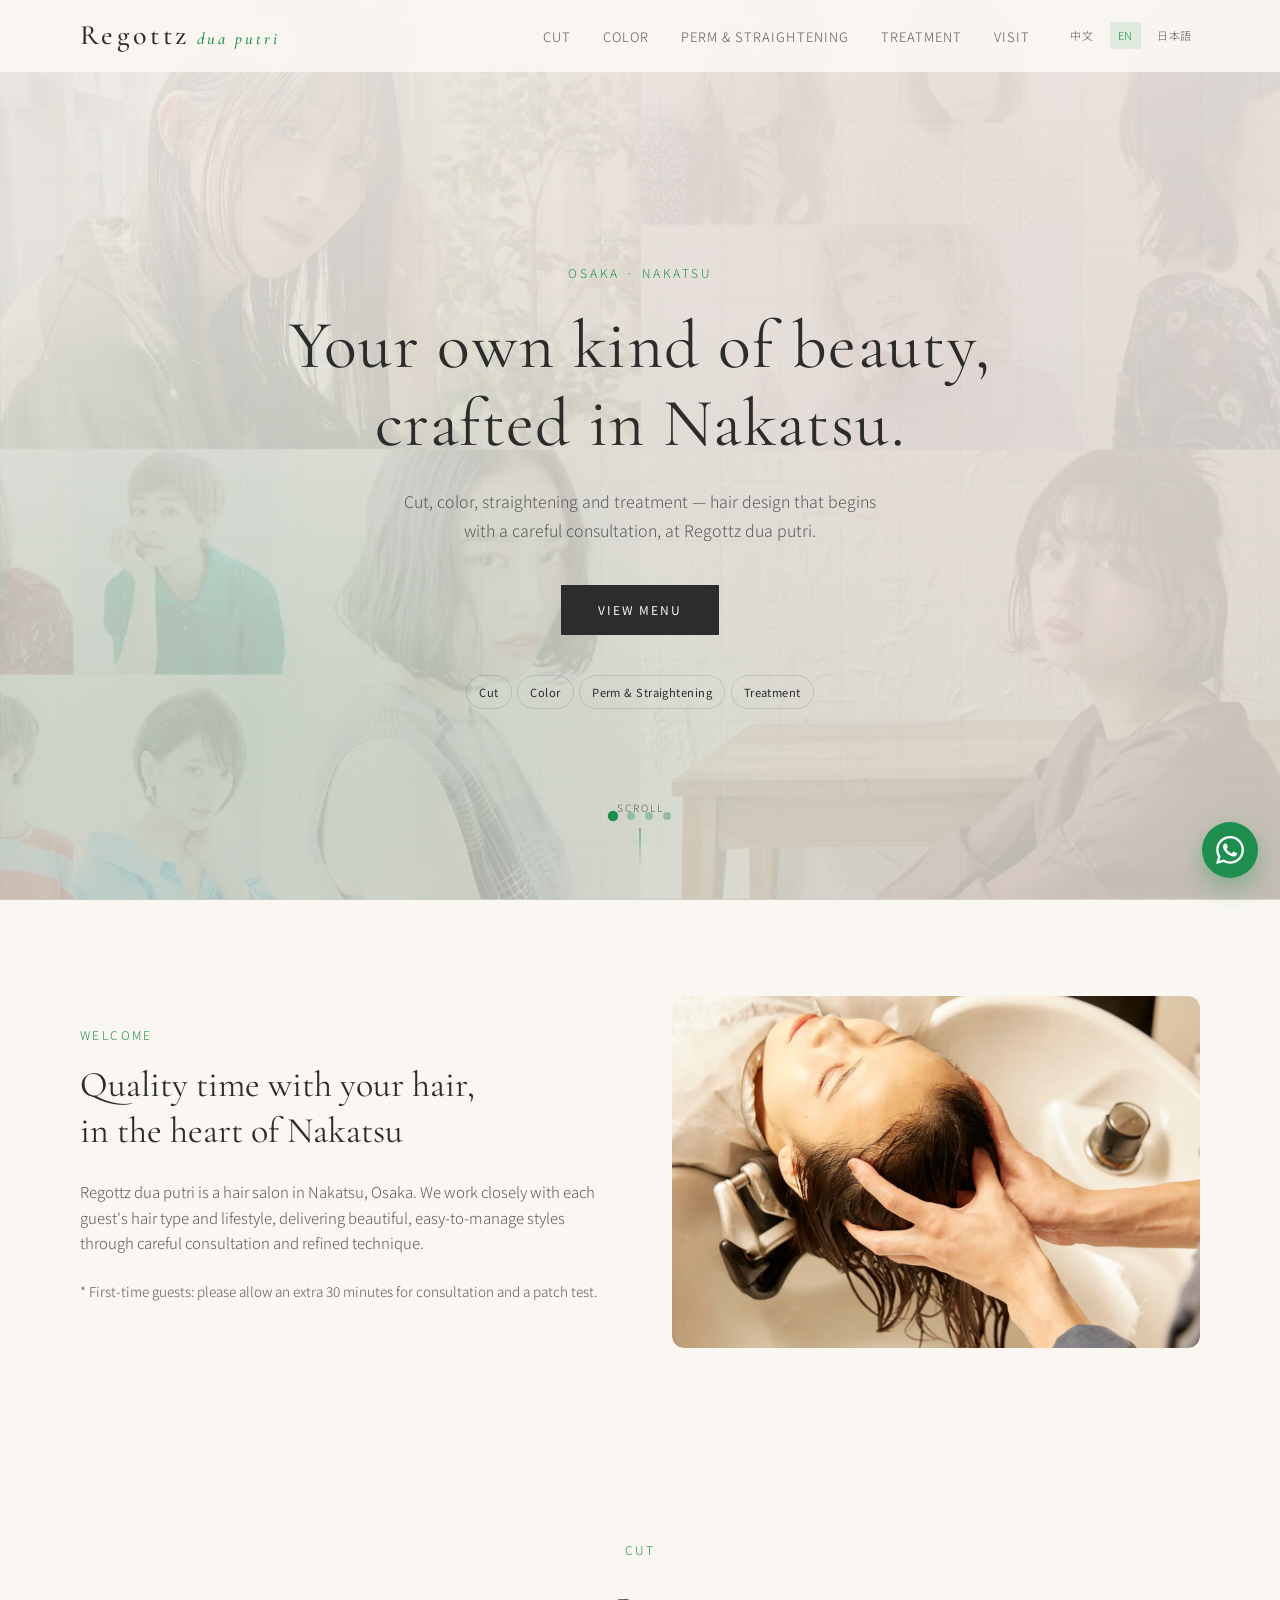
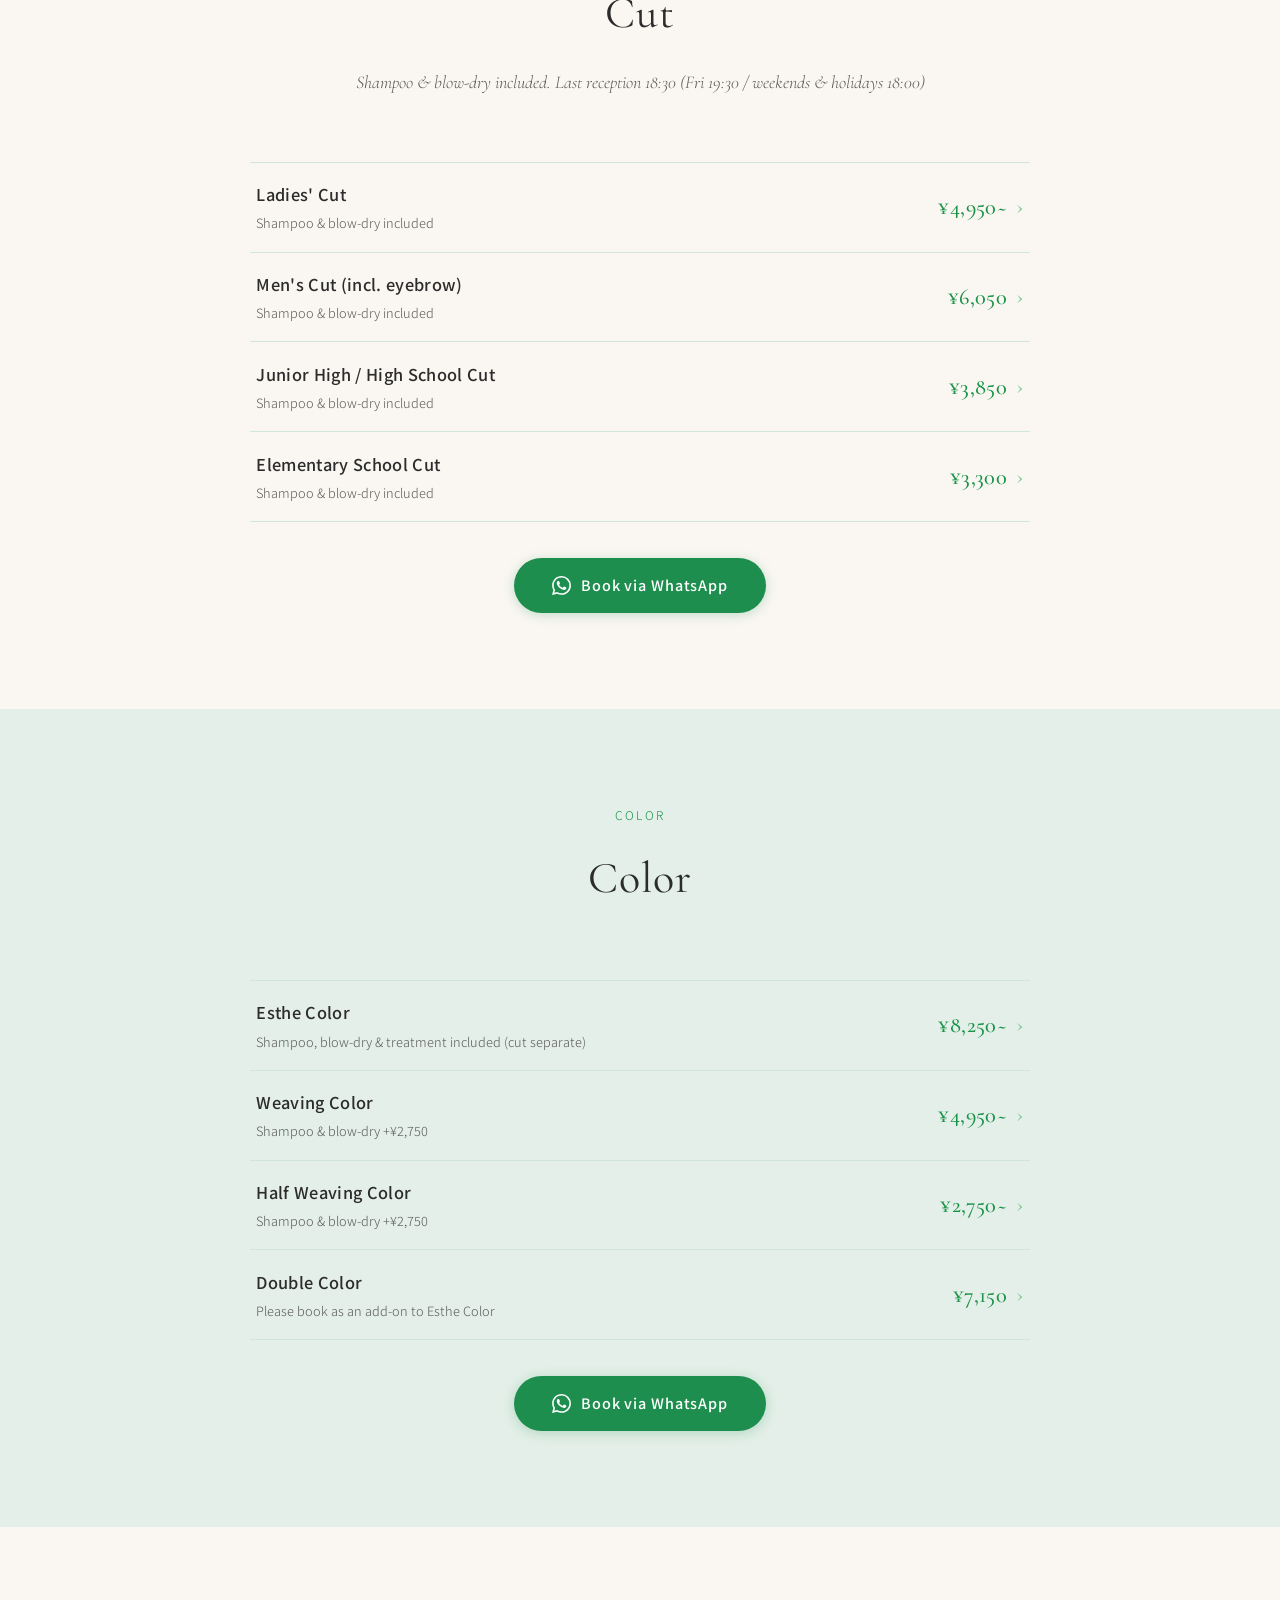
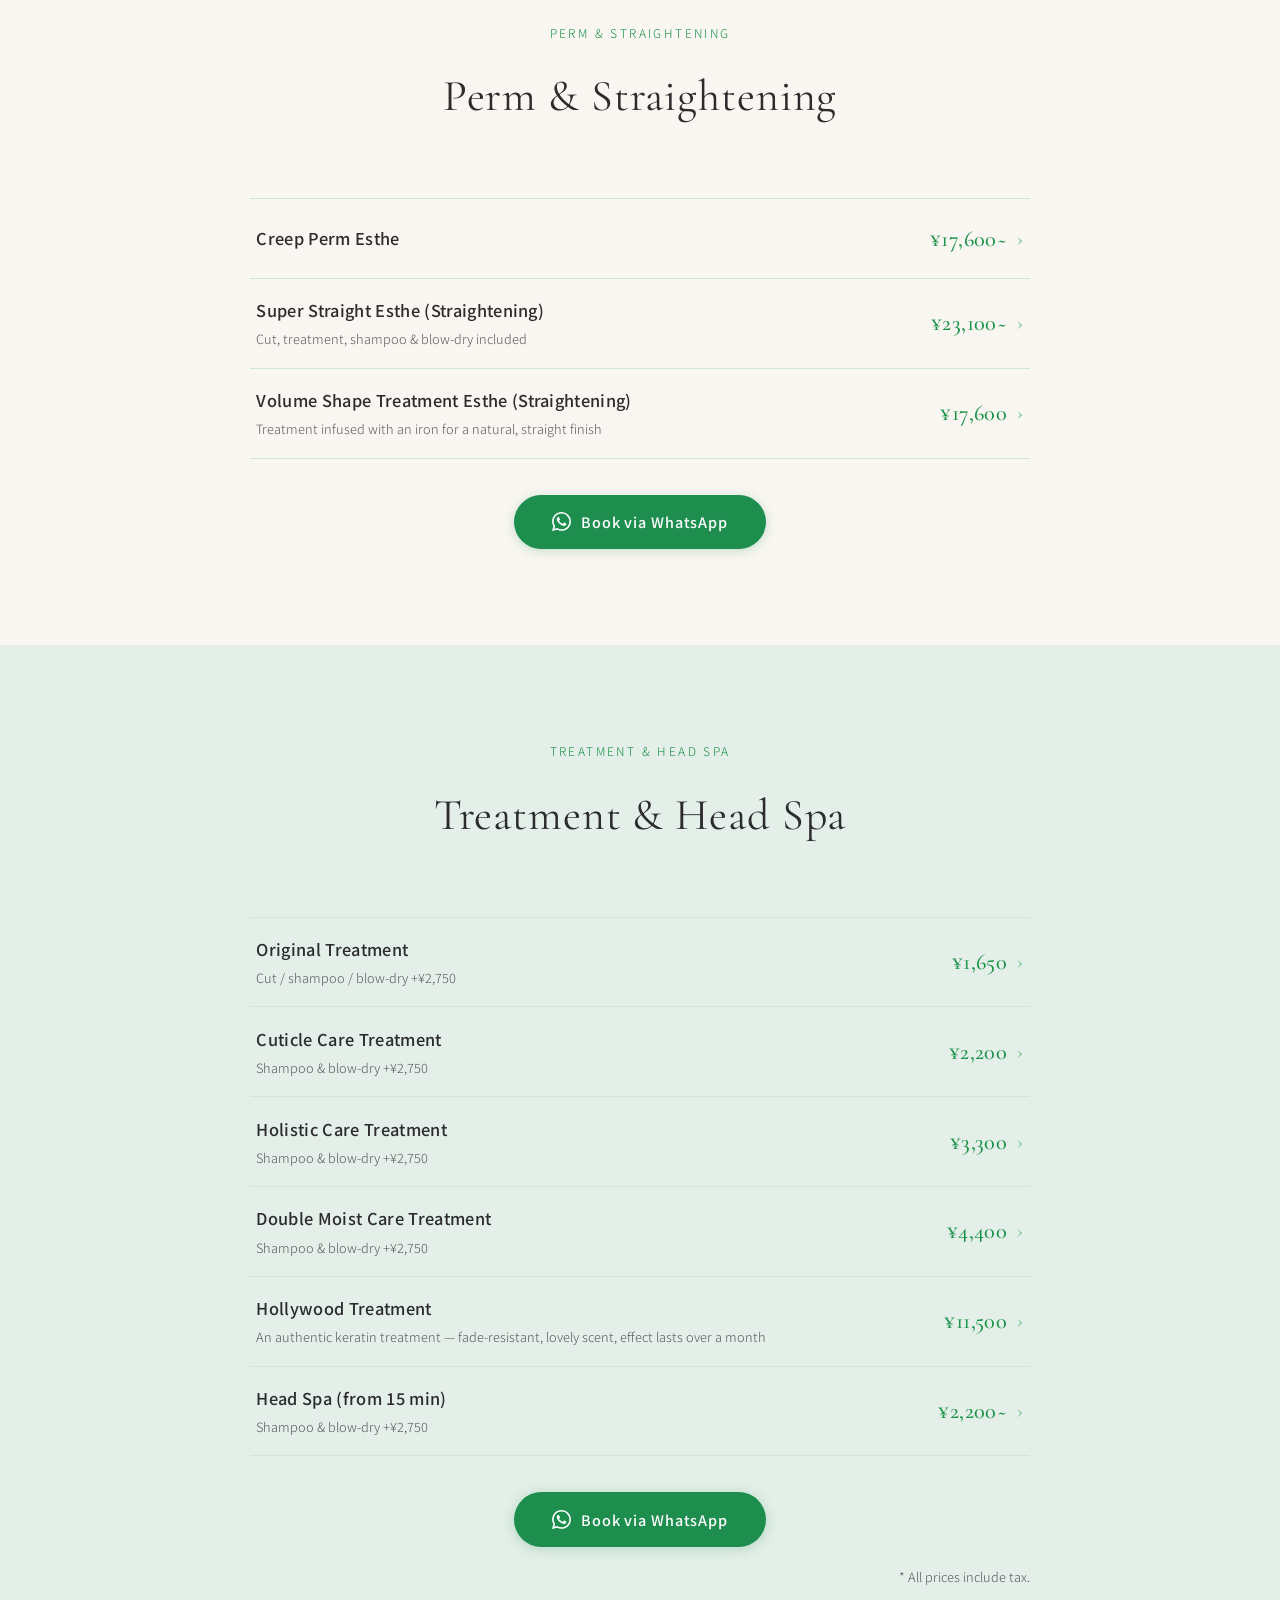
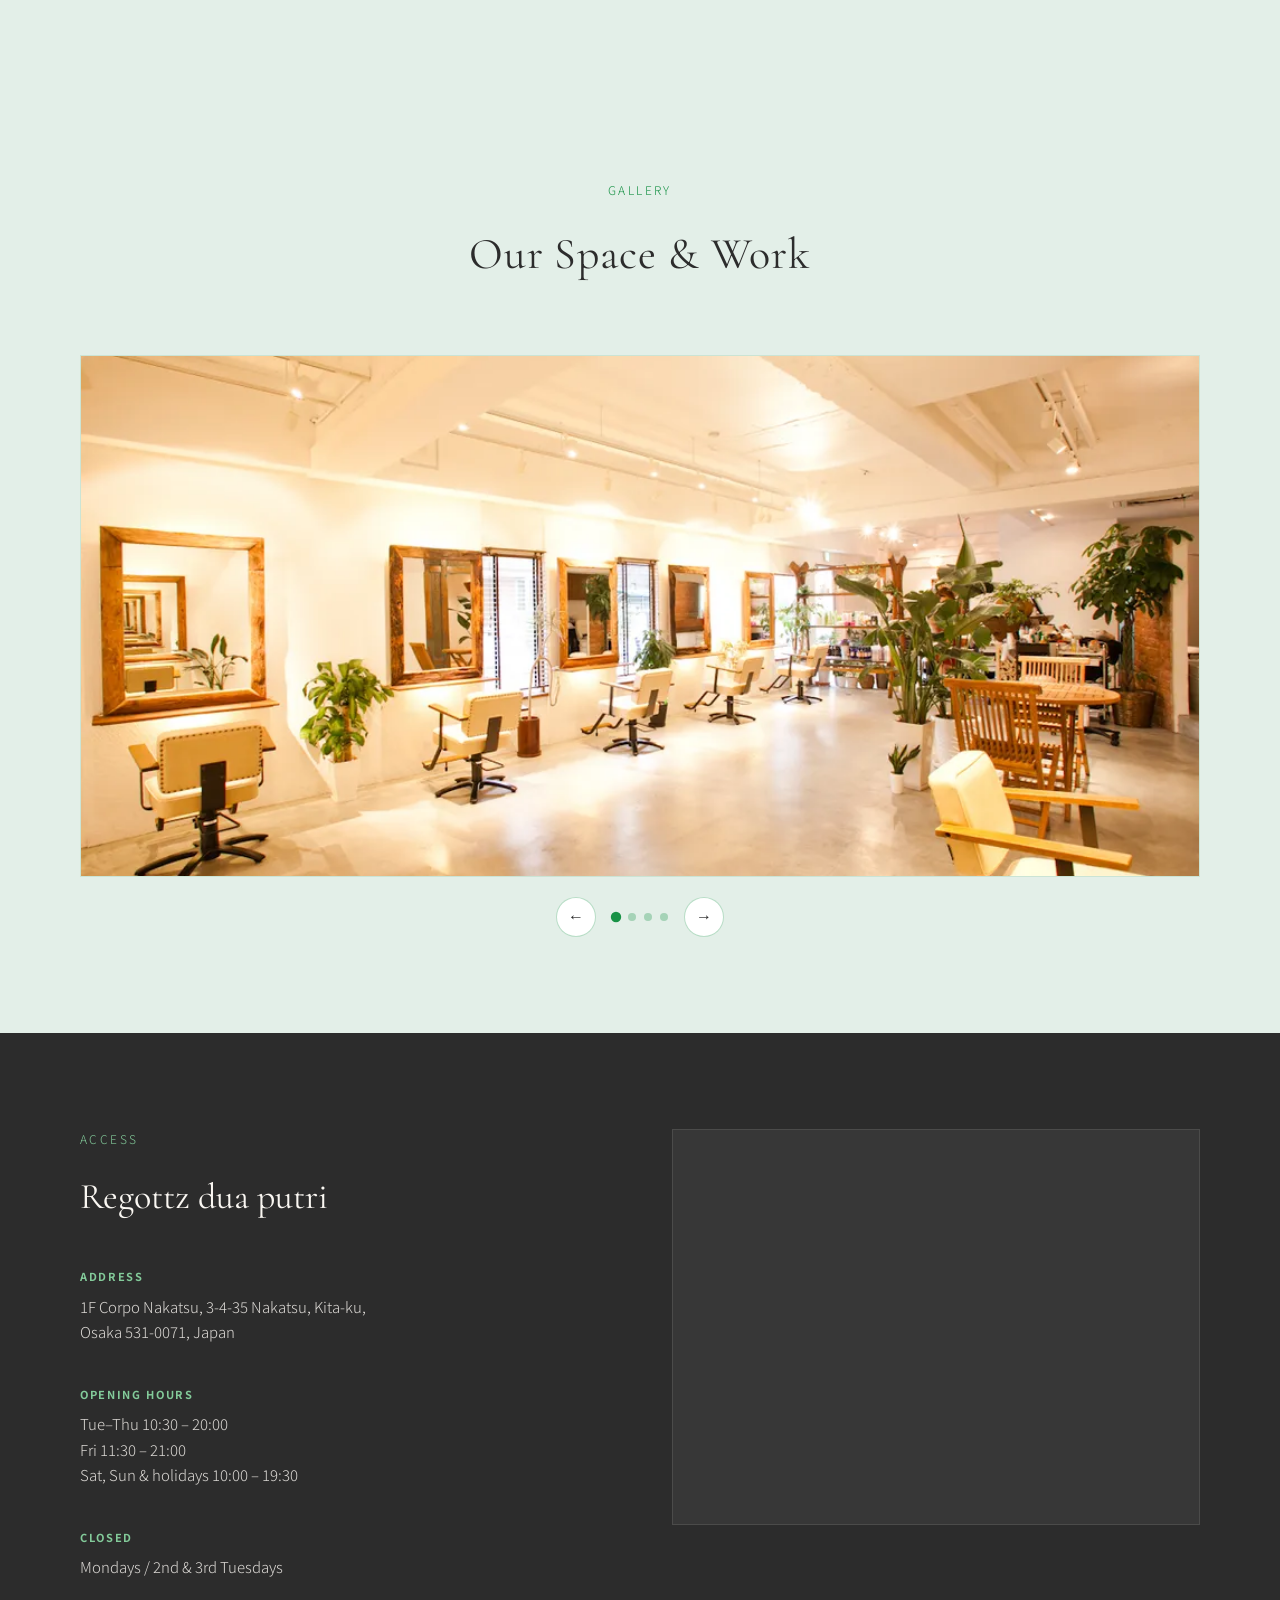
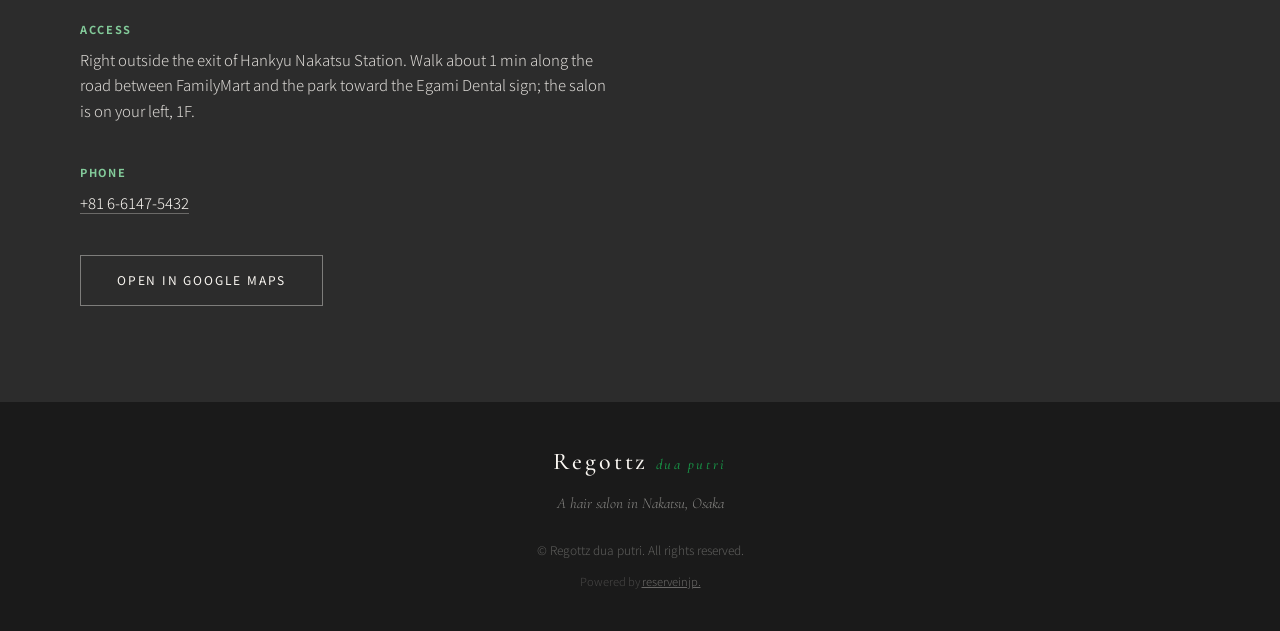
==== en/index.html @ d82112df "Regottz dua putri — hair salon site, Nakatsu Osaka (initial deploy) Trilingual (jp/en/cn) static sit" ====
<!DOCTYPE html>
<html lang="en">
<head>
  <meta charset="UTF-8">
  <meta name="viewport" content="width=device-width, initial-scale=1.0">
  <meta name="description" content="Regottz dua putri — a hair salon in Nakatsu, Osaka. Cut, color, perm, straightening, treatment, head spa. 1 min from Hankyu Nakatsu Station.">
  <title>Regottz dua putri | Hair Salon in Nakatsu, Osaka</title>
  <link rel="preconnect" href="https://fonts.googleapis.com">
  <link rel="preconnect" href="https://fonts.gstatic.com" crossorigin>
  <link href="https://fonts.googleapis.com/css2?family=Cormorant+Garamond:ital,wght@0,400;0,500;0,600;1,400&family=Noto+Sans+JP:wght@300;400;500&family=Noto+Sans+SC:wght@300;400;500&display=swap" rel="stylesheet">
  <link rel="stylesheet" href="../styles.css">
</head>
<body>
  <header class="header" id="header">
    <nav class="nav container">
      <a href="../landing.html" class="logo">Regottz<span class="logo-sub">dua putri</span></a>
      <button class="nav-toggle" aria-label="Open menu" aria-expanded="false">
        <span></span>
        <span></span>
      </button>
      <div class="nav-menu">
        <ul class="nav-links">
          <li><a href="#cut">Cut</a></li>
          <li><a href="#color">Color</a></li>
          <li><a href="#perm">Perm &amp; Straightening</a></li>
          <li><a href="#treatment">Treatment</a></li>
          <li><a href="#visit">Visit</a></li>
        </ul>
        <div class="lang-switch">
          <a href="../cn/index.html">中文</a>
          <a href="../en/index.html" class="active">EN</a>
          <a href="../jp/index.html">日本語</a>
        </div>
      </div>
    </nav>
  </header>

  <main>
    <section class="hero">
      <div class="hero-carousel" id="heroCarousel">
        <div class="hero-slide active" style="background-image: url(../assets/images/hero-1.webp);"></div>
        <div class="hero-slide" style="background-image: url(../assets/images/hero-2.webp);"></div>
        <div class="hero-slide" style="background-image: url(../assets/images/hero-3.webp);"></div>
        <div class="hero-slide" style="background-image: url(../assets/images/hero-4.webp);"></div>
      </div>
      <div class="hero-grid-overlay"></div>
      <div class="hero-content container">
        <p class="hero-tag">Osaka · Nakatsu</p>
        <h1>Your own kind of beauty,<br>crafted in Nakatsu.</h1>
        <p class="hero-sub">Cut, color, straightening and treatment — hair design that begins with a careful consultation, at Regottz dua putri.</p>
        <a href="#cut" class="btn btn-primary">View Menu</a>
        <div class="hero-quick-nav">
          <a href="#cut" class="hero-nav-pill">Cut</a>
          <a href="#color" class="hero-nav-pill">Color</a>
          <a href="#perm" class="hero-nav-pill">Perm &amp; Straightening</a>
          <a href="#treatment" class="hero-nav-pill">Treatment</a>
        </div>
      </div>
      <div class="hero-dots" id="heroDots">
        <button class="hero-dot active" data-index="0" aria-label="Slide 1"></button>
        <button class="hero-dot" data-index="1" aria-label="Slide 2"></button>
        <button class="hero-dot" data-index="2" aria-label="Slide 3"></button>
        <button class="hero-dot" data-index="3" aria-label="Slide 4"></button>
      </div>
      <div class="hero-scroll">
        <span>Scroll</span>
        <div class="scroll-line"></div>
      </div>
    </section>

    <section class="intro section">
      <div class="container intro-grid">
        <div class="intro-text">
          <p class="section-label">Welcome</p>
          <h2>Quality time with your hair,<br>in the heart of Nakatsu</h2>
          <p>Regottz dua putri is a hair salon in Nakatsu, Osaka. We work closely with each guest's hair type and lifestyle, delivering beautiful, easy-to-manage styles through careful consultation and refined technique.</p>
          <p class="intro-note">* First-time guests: please allow an extra 30 minutes for consultation and a patch test.</p>
        </div>
        <div class="intro-features">
          <div class="intro-promo-image">
            <img src="../assets/images/hero-2.webp" alt="Regottz dua putri salon" loading="lazy">
          </div>
        </div>
      </div>
    </section>

    <section class="services section" id="cut">
      <div class="container">
        <header class="section-header">
          <p class="section-label">Cut</p>
          <h2>Cut</h2>
          <p class="section-sub">Shampoo &amp; blow-dry included. Last reception 18:30 (Fri 19:30 / weekends &amp; holidays 18:00)</p>
        </header>
        <div class="menu-list">
          <a class="menu-row" href="../booking.html?service=Ladies%20Cut">
            <span class="menu-row-main"><span class="menu-name">Ladies' Cut</span><span class="menu-note">Shampoo &amp; blow-dry included</span></span>
            <span class="menu-price">¥4,950~</span>
          </a>
          <a class="menu-row" href="../booking.html?service=Mens%20Cut">
            <span class="menu-row-main"><span class="menu-name">Men's Cut (incl. eyebrow)</span><span class="menu-note">Shampoo &amp; blow-dry included</span></span>
            <span class="menu-price">¥6,050</span>
          </a>
          <a class="menu-row" href="../booking.html?service=Junior%20High%20%2F%20High%20School%20Cut">
            <span class="menu-row-main"><span class="menu-name">Junior High / High School Cut</span><span class="menu-note">Shampoo &amp; blow-dry included</span></span>
            <span class="menu-price">¥3,850</span>
          </a>
          <a class="menu-row" href="../booking.html?service=Elementary%20School%20Cut">
            <span class="menu-row-main"><span class="menu-name">Elementary School Cut</span><span class="menu-note">Shampoo &amp; blow-dry included</span></span>
            <span class="menu-price">¥3,300</span>
          </a>
        </div>
        <div class="section-cta">
          <a href="../booking.html" class="btn-book-cta"><svg viewBox="0 0 24 24"><path d="M17.472 14.382c-.297-.149-1.758-.867-2.03-.967-.273-.099-.471-.148-.67.15-.197.297-.767.966-.94 1.164-.173.199-.347.223-.644.075-.297-.15-1.255-.463-2.39-1.475-.884-.788-1.48-1.761-1.653-2.059-.173-.297-.018-.458.13-.606.134-.133.298-.347.446-.52.149-.174.198-.298.298-.497.099-.198.05-.371-.025-.52-.075-.149-.669-1.612-.916-2.207-.242-.579-.487-.5-.669-.51-.173-.008-.371-.01-.57-.01-.198 0-.52.074-.792.372-.272.297-1.04 1.016-1.04 2.479 0 1.462 1.065 2.875 1.213 3.074.149.198 2.096 3.2 5.077 4.487.709.306 1.262.489 1.694.625.712.227 1.36.195 1.871.118.571-.085 1.758-.719 2.006-1.413.248-.694.248-1.289.173-1.413-.074-.124-.272-.198-.57-.347m-5.421 7.403h-.004a9.87 9.87 0 01-5.031-1.378l-.361-.214-3.741.982.998-3.648-.235-.374a9.86 9.86 0 01-1.51-5.26c.001-5.45 4.436-9.884 9.888-9.884 2.64 0 5.122 1.03 6.988 2.898a9.825 9.825 0 012.893 6.994c-.003 5.45-4.437 9.884-9.885 9.884m8.413-18.297A11.815 11.815 0 0012.05 0C5.495 0 .16 5.335.157 11.892c0 2.096.547 4.142 1.588 5.945L.057 24l6.305-1.654a11.882 11.882 0 005.683 1.448h.005c6.554 0 11.89-5.335 11.893-11.893a11.821 11.821 0 00-3.48-8.413Z"/></svg>Book via WhatsApp</a>
        </div>
      </div>
    </section>

    <section class="services section section-alt" id="color">
      <div class="container">
        <header class="section-header">
          <p class="section-label">Color</p>
          <h2>Color</h2>
        </header>
        <div class="menu-list">
          <a class="menu-row" href="../booking.html?service=Esthe%20Color">
            <span class="menu-row-main"><span class="menu-name">Esthe Color</span><span class="menu-note">Shampoo, blow-dry &amp; treatment included (cut separate)</span></span>
            <span class="menu-price">¥8,250~</span>
          </a>
          <a class="menu-row" href="../booking.html?service=Weaving%20Color">
            <span class="menu-row-main"><span class="menu-name">Weaving Color</span><span class="menu-note">Shampoo &amp; blow-dry +¥2,750</span></span>
            <span class="menu-price">¥4,950~</span>
          </a>
          <a class="menu-row" href="../booking.html?service=Half%20Weaving%20Color">
            <span class="menu-row-main"><span class="menu-name">Half Weaving Color</span><span class="menu-note">Shampoo &amp; blow-dry +¥2,750</span></span>
            <span class="menu-price">¥2,750~</span>
          </a>
          <a class="menu-row" href="../booking.html?service=Double%20Color">
            <span class="menu-row-main"><span class="menu-name">Double Color</span><span class="menu-note">Please book as an add-on to Esthe Color</span></span>
            <span class="menu-price">¥7,150</span>
          </a>
        </div>
        <div class="section-cta">
          <a href="../booking.html" class="btn-book-cta"><svg viewBox="0 0 24 24"><path d="M17.472 14.382c-.297-.149-1.758-.867-2.03-.967-.273-.099-.471-.148-.67.15-.197.297-.767.966-.94 1.164-.173.199-.347.223-.644.075-.297-.15-1.255-.463-2.39-1.475-.884-.788-1.48-1.761-1.653-2.059-.173-.297-.018-.458.13-.606.134-.133.298-.347.446-.52.149-.174.198-.298.298-.497.099-.198.05-.371-.025-.52-.075-.149-.669-1.612-.916-2.207-.242-.579-.487-.5-.669-.51-.173-.008-.371-.01-.57-.01-.198 0-.52.074-.792.372-.272.297-1.04 1.016-1.04 2.479 0 1.462 1.065 2.875 1.213 3.074.149.198 2.096 3.2 5.077 4.487.709.306 1.262.489 1.694.625.712.227 1.36.195 1.871.118.571-.085 1.758-.719 2.006-1.413.248-.694.248-1.289.173-1.413-.074-.124-.272-.198-.57-.347m-5.421 7.403h-.004a9.87 9.87 0 01-5.031-1.378l-.361-.214-3.741.982.998-3.648-.235-.374a9.86 9.86 0 01-1.51-5.26c.001-5.45 4.436-9.884 9.888-9.884 2.64 0 5.122 1.03 6.988 2.898a9.825 9.825 0 012.893 6.994c-.003 5.45-4.437 9.884-9.885 9.884m8.413-18.297A11.815 11.815 0 0012.05 0C5.495 0 .16 5.335.157 11.892c0 2.096.547 4.142 1.588 5.945L.057 24l6.305-1.654a11.882 11.882 0 005.683 1.448h.005c6.554 0 11.89-5.335 11.893-11.893a11.821 11.821 0 00-3.48-8.413Z"/></svg>Book via WhatsApp</a>
        </div>
      </div>
    </section>

    <section class="services section" id="perm">
      <div class="container">
        <header class="section-header">
          <p class="section-label">Perm &amp; Straightening</p>
          <h2>Perm &amp; Straightening</h2>
        </header>
        <div class="menu-list">
          <a class="menu-row" href="../booking.html?service=Creep%20Perm%20Esthe">
            <span class="menu-row-main"><span class="menu-name">Creep Perm Esthe</span></span>
            <span class="menu-price">¥17,600~</span>
          </a>
          <a class="menu-row" href="../booking.html?service=Super%20Straight%20Esthe">
            <span class="menu-row-main"><span class="menu-name">Super Straight Esthe (Straightening)</span><span class="menu-note">Cut, treatment, shampoo &amp; blow-dry included</span></span>
            <span class="menu-price">¥23,100~</span>
          </a>
          <a class="menu-row" href="../booking.html?service=Volume%20Shape%20Treatment%20Esthe">
            <span class="menu-row-main"><span class="menu-name">Volume Shape Treatment Esthe (Straightening)</span><span class="menu-note">Treatment infused with an iron for a natural, straight finish</span></span>
            <span class="menu-price">¥17,600</span>
          </a>
        </div>
        <div class="section-cta">
          <a href="../booking.html" class="btn-book-cta"><svg viewBox="0 0 24 24"><path d="M17.472 14.382c-.297-.149-1.758-.867-2.03-.967-.273-.099-.471-.148-.67.15-.197.297-.767.966-.94 1.164-.173.199-.347.223-.644.075-.297-.15-1.255-.463-2.39-1.475-.884-.788-1.48-1.761-1.653-2.059-.173-.297-.018-.458.13-.606.134-.133.298-.347.446-.52.149-.174.198-.298.298-.497.099-.198.05-.371-.025-.52-.075-.149-.669-1.612-.916-2.207-.242-.579-.487-.5-.669-.51-.173-.008-.371-.01-.57-.01-.198 0-.52.074-.792.372-.272.297-1.04 1.016-1.04 2.479 0 1.462 1.065 2.875 1.213 3.074.149.198 2.096 3.2 5.077 4.487.709.306 1.262.489 1.694.625.712.227 1.36.195 1.871.118.571-.085 1.758-.719 2.006-1.413.248-.694.248-1.289.173-1.413-.074-.124-.272-.198-.57-.347m-5.421 7.403h-.004a9.87 9.87 0 01-5.031-1.378l-.361-.214-3.741.982.998-3.648-.235-.374a9.86 9.86 0 01-1.51-5.26c.001-5.45 4.436-9.884 9.888-9.884 2.64 0 5.122 1.03 6.988 2.898a9.825 9.825 0 012.893 6.994c-.003 5.45-4.437 9.884-9.885 9.884m8.413-18.297A11.815 11.815 0 0012.05 0C5.495 0 .16 5.335.157 11.892c0 2.096.547 4.142 1.588 5.945L.057 24l6.305-1.654a11.882 11.882 0 005.683 1.448h.005c6.554 0 11.89-5.335 11.893-11.893a11.821 11.821 0 00-3.48-8.413Z"/></svg>Book via WhatsApp</a>
        </div>
      </div>
    </section>

    <section class="services section section-alt" id="treatment">
      <div class="container">
        <header class="section-header">
          <p class="section-label">Treatment &amp; Head Spa</p>
          <h2>Treatment &amp; Head Spa</h2>
        </header>
        <div class="menu-list">
          <a class="menu-row" href="../booking.html?service=Original%20Treatment">
            <span class="menu-row-main"><span class="menu-name">Original Treatment</span><span class="menu-note">Cut / shampoo / blow-dry +¥2,750</span></span>
            <span class="menu-price">¥1,650</span>
          </a>
          <a class="menu-row" href="../booking.html?service=Cuticle%20Care%20Treatment">
            <span class="menu-row-main"><span class="menu-name">Cuticle Care Treatment</span><span class="menu-note">Shampoo &amp; blow-dry +¥2,750</span></span>
            <span class="menu-price">¥2,200</span>
          </a>
          <a class="menu-row" href="../booking.html?service=Holistic%20Care%20Treatment">
            <span class="menu-row-main"><span class="menu-name">Holistic Care Treatment</span><span class="menu-note">Shampoo &amp; blow-dry +¥2,750</span></span>
            <span class="menu-price">¥3,300</span>
          </a>
          <a class="menu-row" href="../booking.html?service=Double%20Moist%20Care%20Treatment">
            <span class="menu-row-main"><span class="menu-name">Double Moist Care Treatment</span><span class="menu-note">Shampoo &amp; blow-dry +¥2,750</span></span>
            <span class="menu-price">¥4,400</span>
          </a>
          <a class="menu-row" href="../booking.html?service=Hollywood%20Treatment">
            <span class="menu-row-main"><span class="menu-name">Hollywood Treatment</span><span class="menu-note">An authentic keratin treatment — fade-resistant, lovely scent, effect lasts over a month</span></span>
            <span class="menu-price">¥11,500</span>
          </a>
          <a class="menu-row" href="../booking.html?service=Head%20Spa">
            <span class="menu-row-main"><span class="menu-name">Head Spa (from 15 min)</span><span class="menu-note">Shampoo &amp; blow-dry +¥2,750</span></span>
            <span class="menu-price">¥2,200~</span>
          </a>
        </div>
        <div class="section-cta">
          <a href="../booking.html" class="btn-book-cta"><svg viewBox="0 0 24 24"><path d="M17.472 14.382c-.297-.149-1.758-.867-2.03-.967-.273-.099-.471-.148-.67.15-.197.297-.767.966-.94 1.164-.173.199-.347.223-.644.075-.297-.15-1.255-.463-2.39-1.475-.884-.788-1.48-1.761-1.653-2.059-.173-.297-.018-.458.13-.606.134-.133.298-.347.446-.52.149-.174.198-.298.298-.497.099-.198.05-.371-.025-.52-.075-.149-.669-1.612-.916-2.207-.242-.579-.487-.5-.669-.51-.173-.008-.371-.01-.57-.01-.198 0-.52.074-.792.372-.272.297-1.04 1.016-1.04 2.479 0 1.462 1.065 2.875 1.213 3.074.149.198 2.096 3.2 5.077 4.487.709.306 1.262.489 1.694.625.712.227 1.36.195 1.871.118.571-.085 1.758-.719 2.006-1.413.248-.694.248-1.289.173-1.413-.074-.124-.272-.198-.57-.347m-5.421 7.403h-.004a9.87 9.87 0 01-5.031-1.378l-.361-.214-3.741.982.998-3.648-.235-.374a9.86 9.86 0 01-1.51-5.26c.001-5.45 4.436-9.884 9.888-9.884 2.64 0 5.122 1.03 6.988 2.898a9.825 9.825 0 012.893 6.994c-.003 5.45-4.437 9.884-9.885 9.884m8.413-18.297A11.815 11.815 0 0012.05 0C5.495 0 .16 5.335.157 11.892c0 2.096.547 4.142 1.588 5.945L.057 24l6.305-1.654a11.882 11.882 0 005.683 1.448h.005c6.554 0 11.89-5.335 11.893-11.893a11.821 11.821 0 00-3.48-8.413Z"/></svg>Book via WhatsApp</a>
        </div>
        <p class="menu-tax-note">* All prices include tax.</p>
      </div>
    </section>

    <section class="env-carousel-section" aria-label="Salon gallery">
      <div class="container">
        <header class="section-header">
          <p class="section-label">Gallery</p>
          <h2>Our Space &amp; Work</h2>
        </header>
        <div class="env-carousel" id="envCarousel">
          <div class="env-carousel-track" id="envTrack">
            <div class="env-carousel-slide"><img src="../assets/images/gallery-8.webp" alt="Regottz dua putri Salon interior" loading="lazy"></div>
            <div class="env-carousel-slide"><img src="../assets/images/gallery-9.webp" alt="Regottz dua putri Styling space" loading="lazy"></div>
            <div class="env-carousel-slide"><img src="../assets/images/gallery-10.webp" alt="Regottz dua putri Relaxation corner" loading="lazy"></div>
            <div class="env-carousel-slide"><img src="../assets/images/gallery-1.webp" alt="Regottz dua putri Color chart" loading="lazy"></div>
          </div>
        </div>
        <div class="env-carousel-nav">
          <button class="env-carousel-btn" id="envPrev" aria-label="Previous slide">&larr;</button>
          <div class="env-dots" id="envDots"></div>
          <button class="env-carousel-btn" id="envNext" aria-label="Next slide">&rarr;</button>
        </div>
      </div>
    </section>

    <section class="visit section" id="visit">
      <div class="container visit-grid">
        <div class="visit-info">
          <p class="section-label">Access</p>
          <h2>Regottz dua putri</h2>
          <div class="visit-details">
            <div class="visit-item">
              <h4>Address</h4>
              <p>1F Corpo Nakatsu, 3-4-35 Nakatsu, Kita-ku,<br>Osaka 531-0071, Japan</p>
            </div>
            <div class="visit-item">
              <h4>Opening Hours</h4>
              <p>Tue–Thu 10:30 – 20:00<br>Fri 11:30 – 21:00<br>Sat, Sun &amp; holidays 10:00 – 19:30</p>
            </div>
            <div class="visit-item">
              <h4>Closed</h4>
              <p>Mondays / 2nd &amp; 3rd Tuesdays</p>
            </div>
            <div class="visit-item">
              <h4>Access</h4>
              <p>Right outside the exit of Hankyu Nakatsu Station. Walk about 1 min along the road between FamilyMart and the park toward the Egami Dental sign; the salon is on your left, 1F.</p>
            </div>
            <div class="visit-item">
              <h4>Phone</h4>
              <p><a href="tel:+81661475432">+81 6-6147-5432</a></p>
            </div>
          </div>
          <a href="https://maps.app.goo.gl/5Rbx8WsFJTBKq7fg8" target="_blank" rel="noopener noreferrer" class="btn btn-outline">Open in Google Maps</a>
        </div>
        <div class="visit-map">
          <iframe
            title="Regottz dua putri map"
            src="https://www.google.com/maps?q=%E5%A4%A7%E9%98%AA%E5%BA%9C%E5%A4%A7%E9%98%AA%E5%B8%82%E5%8C%97%E5%8C%BA%E4%B8%AD%E6%B4%A53-4-35&output=embed"
            width="100%"
            height="100%"
            style="border:0;"
            allowfullscreen=""
            loading="lazy"
            referrerpolicy="no-referrer-when-downgrade">
          </iframe>
        </div>
      </div>
    </section>
  </main>

  <footer class="footer">
    <div class="container footer-inner">
      <span class="logo">Regottz<span class="logo-sub">dua putri</span></span>
      <p class="footer-tagline">A hair salon in Nakatsu, Osaka</p>
      <p class="footer-copy">&copy; Regottz dua putri. All rights reserved.</p>
      <p class="footer-powered">Powered by <a href="https://reserveinjp.com/" target="_blank" rel="noopener">reserveinjp.</a></p>
    </div>
  </footer>

<button class="back-to-top" id="backToTop" aria-label="Back to top" title="Back to top">&uarr;</button>
  <script src="../script.js"></script>
<a href="../booking.html" class="float-wa" aria-label="Book via WhatsApp"><svg viewBox="0 0 24 24"><path d="M17.472 14.382c-.297-.149-1.758-.867-2.03-.967-.273-.099-.471-.148-.67.15-.197.297-.767.966-.94 1.164-.173.199-.347.223-.644.075-.297-.15-1.255-.463-2.39-1.475-.884-.788-1.48-1.761-1.653-2.059-.173-.297-.018-.458.13-.606.134-.133.298-.347.446-.52.149-.174.198-.298.298-.497.099-.198.05-.371-.025-.52-.075-.149-.669-1.612-.916-2.207-.242-.579-.487-.5-.669-.51-.173-.008-.371-.01-.57-.01-.198 0-.52.074-.792.372-.272.297-1.04 1.016-1.04 2.479 0 1.462 1.065 2.875 1.213 3.074.149.198 2.096 3.2 5.077 4.487.709.306 1.262.489 1.694.625.712.227 1.36.195 1.871.118.571-.085 1.758-.719 2.006-1.413.248-.694.248-1.289.173-1.413-.074-.124-.272-.198-.57-.347m-5.421 7.403h-.004a9.87 9.87 0 01-5.031-1.378l-.361-.214-3.741.982.998-3.648-.235-.374a9.86 9.86 0 01-1.51-5.26c.001-5.45 4.436-9.884 9.888-9.884 2.64 0 5.122 1.03 6.988 2.898a9.825 9.825 0 012.893 6.994c-.003 5.45-4.437 9.884-9.885 9.884m8.413-18.297A11.815 11.815 0 0012.05 0C5.495 0 .16 5.335.157 11.892c0 2.096.547 4.142 1.588 5.945L.057 24l6.305-1.654a11.882 11.882 0 005.683 1.448h.005c6.554 0 11.89-5.335 11.893-11.893a11.821 11.821 0 00-3.48-8.413Z"/></svg></a>
</body>
</html>
---- styles.css ----
/* ========================================
   mooi — Japanese Beauty Salon
   ======================================== */

:root {
  --cream: #faf7f2;
  --cream-dark: #e3efe8;
  --blush: #cfe6d8;
  --blush-deep: #aed4bd;
  --charcoal: #2c2c2c;
  --charcoal-light: #5a5a5a;
  --gold: #189246;
  --gold-light: #83cb9a;
  --white: #ffffff;

  --font-display: "Cormorant Garamond", "Noto Sans JP", serif;
  --font-body: "Noto Sans JP", sans-serif;

  --space-xs: 0.5rem;
  --space-sm: 1rem;
  --space-md: 1.5rem;
  --space-lg: 2.5rem;
  --space-xl: 4rem;
  --space-2xl: 6rem;

  --radius: 2px;
  --transition: 0.3s ease;
  --header-h: 72px;
}

*,
*::before,
*::after {
  box-sizing: border-box;
  margin: 0;
  padding: 0;
}

html {
  scroll-behavior: smooth;
  scroll-padding-top: var(--header-h);
}

body {
  font-family: var(--font-body);
  font-weight: 300;
  font-size: 0.9375rem;
  line-height: 1.7;
  color: var(--charcoal);
  background: var(--cream);
  -webkit-font-smoothing: antialiased;
}

img {
  max-width: 100%;
  display: block;
}

a {
  color: inherit;
  text-decoration: none;
  transition: color var(--transition);
}

ul {
  list-style: none;
}

.container {
  width: min(1120px, 92vw);
  margin-inline: auto;
}

/* ---- Header ---- */

.header {
  position: fixed;
  top: 0;
  left: 0;
  right: 0;
  z-index: 100;
  height: var(--header-h);
  background: rgba(250, 247, 242, 0.92);
  backdrop-filter: blur(12px);
  border-bottom: 1px solid transparent;
  transition: border-color var(--transition), box-shadow var(--transition);
}

.header.scrolled {
  border-color: rgba(24, 146, 70, 0.15);
  box-shadow: 0 1px 20px rgba(44, 44, 44, 0.04);
}

.nav {
  display: flex;
  align-items: center;
  justify-content: space-between;
  height: 100%;
}

.logo {
  font-family: var(--font-display);
  font-size: 1.75rem;
  font-weight: 500;
  letter-spacing: 0.12em;
  color: var(--charcoal);
}

.nav-menu {
  display: flex;
  align-items: center;
  gap: 2rem;
}

.nav-links {
  display: flex;
  gap: 2rem;
}

.lang-switch {
  display: flex;
  align-items: center;
  gap: 0.5rem;
}

.lang-switch a {
  font-size: 0.6875rem;
  letter-spacing: 0.06em;
  color: var(--charcoal-light);
  padding: 0.25rem 0.5rem;
  border-radius: 1px;
  transition: all var(--transition);
}

.lang-switch a:hover {
  color: var(--gold);
}

.lang-switch a.active {
  color: var(--gold);
  background: rgba(24, 146, 70, 0.1);
}

html[lang="zh-CN"] {
  --font-body: "SimHei", "Noto Sans SC", "Noto Sans JP", sans-serif;
  --font-display: "Cormorant Garamond", "SimHei", "Noto Sans SC", serif;
}

html[lang="zh-CN"] .logo {
  font-family: "Cormorant Garamond", "Noto Sans JP", serif;
}

.nav-links a {
  font-size: 0.8125rem;
  letter-spacing: 0.08em;
  text-transform: uppercase;
  color: var(--charcoal-light);
  position: relative;
}

.nav-links a::after {
  content: "";
  position: absolute;
  bottom: -4px;
  left: 0;
  width: 0;
  height: 1px;
  background: var(--gold);
  transition: width var(--transition);
}

.nav-links a:hover {
  color: var(--charcoal);
}

.nav-links a:hover::after {
  width: 100%;
}

.nav-toggle {
  display: none;
  flex-direction: column;
  gap: 6px;
  background: none;
  border: none;
  cursor: pointer;
  padding: 4px;
}

.nav-toggle span {
  display: block;
  width: 24px;
  height: 1px;
  background: var(--charcoal);
  transition: transform var(--transition), opacity var(--transition);
}

.nav-toggle.active span:first-child {
  transform: translateY(3.5px) rotate(45deg);
}

.nav-toggle.active span:last-child {
  transform: translateY(-3.5px) rotate(-45deg);
}

/* ---- Hero Carousel ---- */

.hero {
  position: relative;
  min-height: 100vh;
  display: flex;
  align-items: center;
  justify-content: center;
  overflow: hidden;
}

.hero-carousel {
  position: absolute;
  inset: 0;
}

.hero-slide {
  position: absolute;
  inset: 0;
  background-size: cover;
  background-position: center;
  background-repeat: no-repeat;
  opacity: 0;
  transition: opacity 1.2s ease-in-out;
}

.hero-slide.active {
  opacity: 1;
}

.hero-slide::after {
  content: "";
  position: absolute;
  inset: 0;
  background:
    radial-gradient(ellipse at 70% 20%, rgba(232, 213, 208, 0.45) 0%, transparent 60%),
    radial-gradient(ellipse at 20% 80%, rgba(24, 146, 70, 0.1) 0%, transparent 50%),
    linear-gradient(180deg, rgba(250, 247, 242, 0.85) 0%, rgba(240, 235, 227, 0.75) 100%);
}

.hero-grid-overlay {
  position: absolute;
  inset: 0;
  z-index: 1;
  pointer-events: none;
  background-image:
    linear-gradient(rgba(24, 146, 70, 0.03) 1px, transparent 1px),
    linear-gradient(90deg, rgba(24, 146, 70, 0.03) 1px, transparent 1px);
  background-size: 60px 60px;
}

.hero-dots {
  position: absolute;
  bottom: 5rem;
  left: 50%;
  transform: translateX(-50%);
  display: flex;
  gap: 0.625rem;
  z-index: 2;
}

.hero-dot {
  width: 8px;
  height: 8px;
  border-radius: 50%;
  background: rgba(24, 146, 70, 0.35);
  border: none;
  cursor: pointer;
  transition: background 0.3s ease, transform 0.3s ease;
  padding: 0;
}

.hero-dot.active {
  background: var(--gold);
  transform: scale(1.3);
}

@keyframes heroZoom {
  0% { transform: scale(1); }
  100% { transform: scale(1.08); }
}

.hero-content {
  position: relative;
  text-align: center;
  padding: calc(var(--header-h) + var(--space-xl)) var(--space-sm) var(--space-xl);
}

.hero-tag {
  font-size: 0.75rem;
  letter-spacing: 0.25em;
  text-transform: uppercase;
  color: var(--gold);
  margin-bottom: var(--space-md);
}

.hero h1 {
  font-family: var(--font-display);
  font-size: clamp(2.5rem, 6vw, 4.25rem);
  font-weight: 400;
  line-height: 1.15;
  letter-spacing: 0.02em;
  margin-bottom: var(--space-md);
}

.hero-sub {
  font-size: clamp(0.875rem, 2vw, 1rem);
  color: var(--charcoal-light);
  max-width: 480px;
  margin: 0 auto var(--space-lg);
  line-height: 1.8;
}

.btn {
  display: inline-block;
  padding: 0.875rem 2.25rem;
  font-family: var(--font-body);
  font-size: 0.75rem;
  font-weight: 400;
  letter-spacing: 0.15em;
  text-transform: uppercase;
  border: 1px solid transparent;
  cursor: pointer;
  transition: all var(--transition);
}

.btn-primary {
  background: var(--charcoal);
  color: var(--cream);
  border-color: var(--charcoal);
}

.btn-primary:hover {
  background: transparent;
  color: var(--charcoal);
}

.btn-outline {
  background: transparent;
  color: var(--charcoal);
  border-color: var(--charcoal);
}

.btn-outline:hover {
  background: var(--charcoal);
  color: var(--cream);
}

/* Hero quick nav pills */
.hero-quick-nav {
  display: flex;
  flex-wrap: nowrap;
  justify-content: center;
  gap: 0.35rem;
  margin-top: var(--space-lg);
}

.hero-nav-pill {
  display: inline-block;
  padding: 0.4rem 0.75rem;
  font-family: var(--font-body);
  font-size: 0.7rem;
  font-weight: 400;
  letter-spacing: 0.04em;
  color: var(--charcoal);
  background: transparent;
  border: 1px solid rgba(0,0,0,0.12);
  border-radius: 999px;
  text-decoration: none;
  transition: all var(--transition);
  white-space: nowrap;
}

.hero-nav-pill:hover {
  background: var(--charcoal);
  color: var(--cream);
  border-color: var(--charcoal);
}

.hero-scroll {
  position: absolute;
  bottom: 2rem;
  left: 50%;
  transform: translateX(-50%);
  display: flex;
  flex-direction: column;
  align-items: center;
  gap: 0.75rem;
}

.hero-scroll span {
  font-size: 0.625rem;
  letter-spacing: 0.2em;
  text-transform: uppercase;
  color: var(--charcoal-light);
}

.scroll-line {
  width: 1px;
  height: 40px;
  background: linear-gradient(to bottom, var(--gold), transparent);
  animation: scrollPulse 2s ease-in-out infinite;
}

@keyframes scrollPulse {
  0%, 100% { opacity: 0.3; transform: scaleY(0.6); }
  50% { opacity: 1; transform: scaleY(1); }
}

/* ---- Sections ---- */

.section {
  padding: var(--space-2xl) 0;
}

.section-alt {
  background: var(--cream-dark);
}

.section-label {
  font-size: 0.75rem;
  letter-spacing: 0.2em;
  text-transform: uppercase;
  color: var(--gold);
  margin-bottom: var(--space-sm);
}

.section-header {
  text-align: center;
  margin-bottom: var(--space-xl);
}

.section-header h2 {
  font-family: var(--font-display);
  font-size: clamp(2rem, 4vw, 2.75rem);
  font-weight: 400;
  letter-spacing: 0.02em;
}

.section-sub {
  margin-top: var(--space-sm);
  color: var(--charcoal-light);
  font-style: italic;
  font-family: var(--font-display);
  font-size: 1.125rem;
}

/* ---- Intro ---- */

.intro-grid {
  display: grid;
  grid-template-columns: 1fr 1fr;
  gap: var(--space-xl);
  align-items: center;
}

.intro-text h2 {
  font-family: var(--font-display);
  font-size: clamp(1.75rem, 3vw, 2.25rem);
  font-weight: 400;
  line-height: 1.3;
  margin-bottom: var(--space-md);
}

.intro-text p {
  color: var(--charcoal-light);
  margin-bottom: var(--space-sm);
}

.intro-jp {
  font-size: 0.875rem;
  color: var(--charcoal-light);
  opacity: 0.85;
  padding-left: var(--space-sm);
  border-left: 2px solid var(--blush);
}

.intro-features {
  display: flex;
  flex-direction: column;
  gap: var(--space-md);
}

.feature {
  display: flex;
  align-items: baseline;
  gap: var(--space-md);
  padding: var(--space-md) var(--space-lg);
  background: var(--white);
  border-left: 3px solid var(--gold);
}

.feature-num {
  font-family: var(--font-display);
  font-size: 2.5rem;
  font-weight: 400;
  color: var(--gold);
  line-height: 1;
}

.feature-label {
  font-size: 0.8125rem;
  letter-spacing: 0.06em;
  color: var(--charcoal-light);
}

.intro-promo-image {
  width: 100%;
  border-radius: 12px;
  overflow: hidden;
}

.intro-promo-image img {
  width: 100%;
  height: auto;
  display: block;
  border-radius: 12px;
  transition: transform 0.6s ease;
}

.intro-promo-image img:hover {
  transform: scale(1.02);
}

/* ---- Environment Carousel ---- */

.env-carousel-section {
  padding: var(--space-2xl) 0;
  background: var(--cream-dark);
}

.env-carousel {
  position: relative;
  overflow: hidden;
  border: 1px solid rgba(24, 146, 70, 0.12);
}

.env-carousel-track {
  display: flex;
  transition: transform 0.6s ease;
}

.env-carousel-slide {
  min-width: 100%;
  aspect-ratio: 16 / 9;
  max-height: 520px;
}

.env-carousel-slide img {
  width: 100%;
  height: 100%;
  object-fit: cover;
}

.env-carousel-nav {
  display: flex;
  align-items: center;
  justify-content: center;
  gap: 1rem;
  margin-top: 1.25rem;
}

.env-carousel-btn {
  width: 40px;
  height: 40px;
  border-radius: 50%;
  border: 1px solid rgba(24, 146, 70, 0.3);
  background: var(--white);
  color: var(--charcoal);
  font-size: 1rem;
  cursor: pointer;
  display: flex;
  align-items: center;
  justify-content: center;
  transition: all 0.3s ease;
}

.env-carousel-btn:hover {
  background: var(--gold);
  color: var(--white);
  border-color: var(--gold);
}

.env-dots {
  display: flex;
  gap: 0.5rem;
}

.env-dot {
  width: 8px;
  height: 8px;
  border-radius: 50%;
  background: rgba(24, 146, 70, 0.3);
  border: none;
  cursor: pointer;
  padding: 0;
  transition: background 0.3s ease, transform 0.3s ease;
}

.env-dot.active {
  background: var(--gold);
  transform: scale(1.3);
}

/* ---- Service Cards ---- */

.service-grid {
  display: grid;
  grid-template-columns: repeat(3, 1fr);
  gap: var(--space-md);
}

.service-grid-2 {
  grid-template-columns: repeat(2, 1fr);
  max-width: 760px;
  margin-inline: auto;
}

.service-card {
  position: relative;
  background: var(--white);
  padding: var(--space-lg);
  border: 1px solid rgba(24, 146, 70, 0.12);
  transition: transform var(--transition), box-shadow var(--transition);
}

.service-card:hover {
  transform: translateY(-4px);
  box-shadow: 0 12px 40px rgba(44, 44, 44, 0.06);
}

.service-card.featured {
  border-color: var(--gold);
  background: linear-gradient(135deg, var(--white) 0%, rgba(232, 213, 208, 0.15) 100%);
}

.badge {
  position: absolute;
  top: -0.625rem;
  left: var(--space-md);
  background: var(--gold);
  color: var(--white);
  font-size: 0.625rem;
  letter-spacing: 0.1em;
  text-transform: uppercase;
  padding: 0.25rem 0.75rem;
}

.service-card-header {
  margin-bottom: var(--space-sm);
  padding-bottom: var(--space-sm);
  border-bottom: 1px solid rgba(24, 146, 70, 0.15);
}

.service-card-header h3 {
  font-family: var(--font-display);
  font-size: 1.375rem;
  font-weight: 500;
  margin-bottom: 0.375rem;
}

.price {
  font-family: var(--font-display);
  font-size: 1.25rem;
  color: var(--gold);
  letter-spacing: 0.02em;
}

.price-sub {
  font-family: var(--font-display);
  font-size: 0.9375rem;
  color: var(--charcoal-light);
  margin-top: 0.125rem;
}

.price-group .price {
  margin-bottom: 0;
}

.service-desc {
  font-size: 0.875rem;
  color: var(--charcoal-light);
  margin-bottom: var(--space-md);
  line-height: 1.65;
}

.includes {
  display: flex;
  flex-direction: column;
  gap: 0.5rem;
}

.includes li {
  font-size: 0.8125rem;
  color: var(--charcoal-light);
  padding-left: 1.25rem;
  position: relative;
}

.includes li::before {
  content: "—";
  position: absolute;
  left: 0;
  color: var(--blush-deep);
}

.includes li.gift {
  color: var(--gold);
  font-weight: 400;
}

.includes li.gift::before {
  content: "★";
  color: var(--gold);
}

.includes-inline {
  flex-direction: row;
  flex-wrap: wrap;
  gap: 0.5rem 1.5rem;
}

.subsection {
  margin-top: var(--space-xl);
}

.subsection-title {
  font-family: var(--font-display);
  font-size: 1.5rem;
  font-weight: 400;
  text-align: center;
  margin-bottom: var(--space-md);
  color: var(--charcoal-light);
}

.service-card-wide {
  max-width: 640px;
  margin-inline: auto;
}

/* ---- Visit ---- */

.visit {
  background: var(--charcoal);
  color: var(--cream);
}

.visit .section-label {
  color: var(--gold-light);
}

.visit h2 {
  font-family: var(--font-display);
  font-size: clamp(1.75rem, 3vw, 2.25rem);
  font-weight: 400;
  margin-bottom: var(--space-lg);
}

.visit-grid {
  display: grid;
  grid-template-columns: 1fr 1fr;
  gap: var(--space-xl);
  align-items: start;
  min-width: 0;
}

.visit-grid > * {
  min-width: 0;
}

.visit-details {
  display: flex;
  flex-direction: column;
  gap: var(--space-lg);
  margin-bottom: var(--space-lg);
}

.visit-item h4 {
  font-size: 0.6875rem;
  letter-spacing: 0.15em;
  text-transform: uppercase;
  color: var(--gold-light);
  margin-bottom: 0.5rem;
}

.visit-item p {
  font-size: 0.9375rem;
  line-height: 1.7;
  color: rgba(250, 247, 242, 0.85);
}

.visit-en {
  font-size: 0.8125rem !important;
  opacity: 0.6;
  margin-top: 0.375rem;
}

.visit-item a {
  color: var(--cream);
  border-bottom: 1px solid rgba(250, 247, 242, 0.3);
}

.visit-item a:hover {
  color: var(--gold-light);
  border-color: var(--gold-light);
}

.visit .btn-outline {
  color: var(--cream);
  border-color: rgba(250, 247, 242, 0.4);
}

.visit .btn-outline:hover {
  background: var(--cream);
  color: var(--charcoal);
  border-color: var(--cream);
}

.visit-map {
  aspect-ratio: 4 / 3;
  min-height: 320px;
  max-width: 100%;
  overflow: hidden;
  background: rgba(250, 247, 242, 0.05);
  border: 1px solid rgba(250, 247, 242, 0.1);
}

.visit-map iframe {
  width: 100%;
  height: 100%;
  filter: grayscale(30%) contrast(1.05);
}

/* ---- Footer ---- */

.footer {
  padding: var(--space-lg) 0;
  background: #1a1a1a;
  text-align: center;
}

.footer-inner {
  display: flex;
  flex-direction: column;
  align-items: center;
  gap: var(--space-xs);
}

.footer .logo {
  color: var(--cream);
  font-size: 1.5rem;
}

.footer-tagline {
  font-family: var(--font-display);
  font-style: italic;
  font-size: 0.9375rem;
  color: rgba(250, 247, 242, 0.5);
}

.footer-copy {
  font-size: 0.75rem;
  color: rgba(250, 247, 242, 0.3);
  margin-top: var(--space-sm);
}

.footer-powered {
  font-size: 0.7rem;
  color: rgba(250, 247, 242, 0.2);
  margin-top: 0.25rem;
}

.footer-powered a {
  color: rgba(250, 247, 242, 0.35);
  text-decoration: underline;
  transition: color 0.3s;
}

.footer-powered a:hover {
  color: rgba(250, 247, 242, 0.6);
}

/* ---- Responsive ---- */

@media (max-width: 900px) {
  .service-grid {
    grid-template-columns: 1fr;
    max-width: 480px;
    margin-inline: auto;
  }

  .service-grid-2 {
    grid-template-columns: 1fr;
  }

  .intro-grid,
  .visit-grid {
    grid-template-columns: 1fr;
  }

  .visit-map {
    order: -1;
    min-height: 240px;
    max-width: 100%;
    width: 100%;
  }

  .visit-map iframe {
    width: 100%;
    height: 100%;
  }

  .env-carousel-slide {
    aspect-ratio: 4 / 3;
    max-height: 360px;
  }
}

@media (max-width: 640px) {
  :root {
    --space-2xl: 4rem;
  }

  .hero-scroll {
    display: none;
  }

  .hero-dots {
    bottom: 3.5rem;
  }

  .nav-toggle {
    display: flex;
  }

  .nav-menu {
    position: fixed;
    top: var(--header-h);
    left: 0;
    right: 0;
    flex-direction: column;
    background: rgba(250, 247, 242, 0.98);
    backdrop-filter: blur(12px);
    padding: var(--space-lg) 0;
    gap: var(--space-md);
    transform: translateY(-120%);
    opacity: 0;
    transition: transform var(--transition), opacity var(--transition);
    border-bottom: 1px solid rgba(24, 146, 70, 0.15);
  }

  .nav-menu.open {
    transform: translateY(0);
    opacity: 1;
  }

  .nav-links {
    flex-direction: column;
    align-items: center;
    gap: var(--space-md);
  }

  .nav-menu .lang-switch {
    flex-direction: row;
    justify-content: center;
    gap: 0.5rem;
    padding-top: var(--space-sm);
    border-top: 1px solid rgba(24, 146, 70,0.1);
    margin-top: 0.25rem;
  }

  .nav-menu .lang-switch a {
    font-size: 0.75rem;
    padding: 0.35rem 0.6rem;
  }

  .intro-features {
    width: 100%;
  }

  .env-carousel-slide {
    aspect-ratio: 3 / 4;
    max-height: 320px;
  }

  .env-carousel-btn {
    width: 34px;
    height: 34px;
  }

  .whatsapp-btn {
    bottom: 6.5rem;
    right: 1rem;
    width: 46px;
    height: 46px;
  }

  .back-to-top {
    bottom: 1rem;
    right: 1rem;
    width: 38px;
    height: 38px;
  }

  .service-card {
    padding: var(--space-md);
  }
}

/* ---- Language Landing ---- */

.lang-landing {
  position: relative;
  min-height: 100vh;
  display: flex;
  align-items: flex-start;
  justify-content: center;
  padding: 36px 20px 40px;
  background: var(--cream);
}

.lang-landing-bg {
  position: absolute;
  inset: 0;
  background: url(assets/images/interior-salon-01.webp) center/cover no-repeat;
  opacity: 0.04;
  z-index: 0;
}

.lang-landing-content {
  position: relative;
  z-index: 1;
  width: 100%;
  max-width: 900px;
  display: flex;
  flex-direction: column;
  align-items: center;
  gap: 1.25rem;
  animation: langFadeInUp 0.8s ease-out;
}

@keyframes langFadeInUp {
  from { opacity: 0; transform: translateY(20px); }
  to   { opacity: 1; transform: translateY(0); }
}

/* Brand Header */
.lang-brand-header {
  text-align: center;
  width: 100%;
  animation: langFadeInUp 0.8s ease-out 0.2s both;
}

.lang-brand-badge {
  display: inline-flex;
  align-items: center;
  background: rgba(24, 146, 70, 0.1);
  border: 1px solid rgba(24, 146, 70, 0.2);
  border-radius: 50px;
  padding: 8px 20px;
  margin-bottom: 1.5rem;
  font-size: 0.75rem;
  color: var(--gold);
  font-weight: 500;
  letter-spacing: 1.5px;
  text-transform: uppercase;
}

.lang-brand-name {
  font-family: var(--font-display);
  font-size: clamp(2.25rem, 5.5vw, 3.25rem);
  font-weight: 400;
  letter-spacing: 0.12em;
  color: var(--charcoal);
  margin-bottom: 0.35rem;
  line-height: 1.15;
}

.lang-brand-tagline {
  font-family: var(--font-display);
  font-style: italic;
  font-size: clamp(0.875rem, 2vw, 1.0625rem);
  font-weight: 400;
  color: var(--gold);
  letter-spacing: 0.5px;
  margin-bottom: 0.35rem;
}

.lang-brand-sub {
  font-size: clamp(0.8125rem, 1.5vw, 0.9375rem);
  font-weight: 300;
  color: var(--charcoal-light);
  line-height: 1.5;
  max-width: 520px;
  margin-left: auto;
  margin-right: auto;
}

/* Language Cards */
.lang-cards {
  display: grid;
  grid-template-columns: 1fr;
  gap: 0.75rem;
  width: 100%;
  max-width: 420px;
  animation: langFadeInUp 0.8s ease-out 0.4s both;
}

.lang-card {
  background: var(--white);
  border: 1px solid rgba(24, 146, 70, 0.15);
  border-radius: 12px;
  padding: 0.65rem 1rem;
  text-decoration: none;
  color: var(--charcoal);
  transition: all 0.3s ease;
  cursor: pointer;
  display: flex;
  flex-direction: row;
  align-items: center;
  justify-content: center;
  gap: 0.4rem;
  box-shadow: 0 2px 8px rgba(0,0,0,0.04);
}

.lang-card:hover {
  transform: translateY(-3px);
  border-color: var(--gold);
  box-shadow: 0 8px 24px rgba(0,0,0,0.08);
}

.lang-card:active {
  transform: translateY(-1px);
}

.lang-card-name {
  font-size: 1.1rem;
  font-weight: 600;
  letter-spacing: 0.3px;
  color: var(--charcoal);
  width: 5.5em;
  flex-shrink: 0;
  text-align: center;
}

.lang-card-desc {
  font-size: 0.8rem;
  font-weight: 400;
  color: var(--charcoal-light);
  width: 11em;
  flex-shrink: 0;
  white-space: nowrap;
  text-align: center;
}

/* Buttons */
.lang-buttons {
  width: 100%;
  max-width: 700px;
  display: flex;
  flex-direction: column;
  align-items: center;
  gap: 0.5rem;
  animation: langFadeInUp 0.8s ease-out 0.6s both;
}

.lang-btn-whatsapp,
.lang-btn-phone {
  display: inline-flex;
  align-items: center;
  justify-content: center;
  gap: 10px;
  padding: 12px 32px;
  border-radius: 50px;
  text-decoration: none;
  font-size: 0.875rem;
  font-weight: 600;
  transition: all 0.3s ease;
  white-space: nowrap;
  letter-spacing: 0.3px;
  width: 100%;
  max-width: 380px;
}

.lang-btn-whatsapp {
  background: #1E8E4F;
  color: #fff;
  box-shadow: 0 2px 8px rgba(30,142,79,0.25);
}

.lang-btn-whatsapp:hover {
  transform: translateY(-2px);
  box-shadow: 0 4px 16px rgba(30,142,79,0.35);
  background: #20A05A;
}

.lang-whatsapp-icon {
  width: 20px;
  height: 20px;
  fill: currentColor;
  flex-shrink: 0;
}

.lang-btn-phone {
  background: var(--charcoal);
  color: var(--cream);
  box-shadow: 0 2px 8px rgba(44,44,44,0.25);
}

.lang-btn-phone:hover {
  transform: translateY(-2px);
  box-shadow: 0 4px 16px rgba(44,44,44,0.35);
  background: #3a3a3a;
}

.lang-phone-icon {
  width: 18px;
  height: 18px;
  flex-shrink: 0;
}

/* Store Info Card */
.lang-store-info {
  width: 100%;
  max-width: 700px;
  animation: langFadeInUp 0.8s ease-out 0.8s both;
}

.lang-store-card {
  background: var(--white);
  border: 1px solid rgba(24, 146, 70, 0.15);
  border-radius: 16px;
  padding: 1.25rem 2rem;
  box-shadow: 0 2px 8px rgba(0,0,0,0.04);
  transition: all 0.3s ease;
}

.lang-store-card:hover {
  transform: translateY(-2px);
  box-shadow: 0 8px 24px rgba(0,0,0,0.08);
  border-color: var(--gold);
}

.lang-store-image {
  width: 100%;
  border-radius: 12px;
  overflow: hidden;
  margin-bottom: 0.5rem;
}

.lang-store-image img {
  width: 100%;
  height: auto;
  display: block;
  border-radius: 12px;
  transition: transform 0.6s ease;
}

.lang-store-card:hover .lang-store-image img {
  transform: scale(1.02);
}

.lang-store-addr-section {
  display: flex;
  flex-direction: column;
  gap: 0.25rem;
  text-align: center;
  padding-top: 0.25rem;
  animation: langFadeInUp 0.8s ease-out 1s both;
}

.lang-store-label {
  font-size: 0.65rem;
  font-weight: 600;
  color: var(--gold);
  letter-spacing: 1.2px;
  text-transform: uppercase;
  margin-bottom: 0;
}

.lang-store-text {
  font-size: 0.875rem;
  color: var(--charcoal);
  font-weight: 400;
  line-height: 1.5;
}

.lang-store-hours {
  font-size: 0.8rem;
  color: var(--charcoal-light);
  font-weight: 400;
  letter-spacing: 0.3px;
}

.lang-store-text a {
  color: var(--charcoal);
  text-decoration: underline;
  transition: color 0.3s;
}

.lang-store-text a:hover {
  color: var(--gold);
}

/* Footer */
.lang-footer {
  width: 100%;
  max-width: 700px;
  text-align: center;
  padding-top: 0.25rem;
  animation: langFadeInUp 0.8s ease-out 1s both;
}

.lang-footer-text {
  font-size: 0.7rem;
  color: var(--charcoal-light);
  font-weight: 300;
  letter-spacing: 0.5px;
}

.lang-footer-powered {
  font-size: 0.65rem;
  color: var(--charcoal-light);
  opacity: 0.5;
  margin-top: 0.25rem;
}

.lang-footer-powered a {
  color: var(--charcoal-light);
  text-decoration: underline;
  transition: color 0.3s;
}

.lang-footer-powered a:hover {
  color: var(--gold);
}

/* ---- Booking Button (Service Cards) ---- */

.btn-booking {
  display: inline-flex;
  align-items: center;
  justify-content: center;
  gap: 8px;
  width: 100%;
  padding: 12px 20px;
  margin-top: var(--space-md);
  background: #1E8E4F;
  color: #fff;
  border: none;
  border-radius: 50px;
  font-family: var(--font-body);
  font-size: 0.8125rem;
  font-weight: 500;
  letter-spacing: 0.05em;
  cursor: pointer;
  text-decoration: none;
  transition: all 0.3s ease;
  box-shadow: 0 2px 8px rgba(30,142,79,0.2);
}

.btn-booking:hover {
  background: #20A05A;
  transform: translateY(-2px);
  box-shadow: 0 4px 16px rgba(30,142,79,0.3);
}

.btn-booking svg {
  width: 18px;
  height: 18px;
  fill: currentColor;
  flex-shrink: 0;
}

/* ---- Language Landing Responsive ---- */

@media (max-width: 768px) {
  .lang-landing {
    padding: 28px 20px 36px;
  }

  .lang-landing-content {
    gap: 1rem;
  }

  .lang-cards {
    grid-template-columns: 1fr;
    gap: 0.75rem;
    max-width: 380px;
  }

  .lang-card {
    padding: 0.6rem 1rem;
  }

  .lang-store-card {
    padding: 1rem 1.25rem;
  }

  .lang-btn-whatsapp,
  .lang-btn-phone {
    max-width: 100%;
  }
}

@media (max-width: 568px) {
  .lang-landing {
    padding: 20px 15px 32px;
  }

  .lang-landing-content {
    gap: 0.75rem;
  }

  .lang-brand-sub {
    font-size: 0.75rem;
    padding: 0 10px;
  }

  .lang-card {
    padding: 0.6rem 1rem;
  }

  .lang-card-name {
    font-size: 0.95rem;
    width: 5em;
  }

  .lang-card-desc {
    font-size: 0.7rem;
    width: 9em;
  }

  .lang-store-card {
    padding: 1rem 1rem;
  }

  .lang-store-text {
    font-size: 0.8rem;
  }

  .lang-store-hours {
    font-size: 0.7rem;
  }

  .lang-btn-whatsapp,
  .lang-btn-phone {
    padding: 14px 28px;
    font-size: 0.95rem;
  }
}

/* Touch device optimization */
@media (hover: none) and (pointer: coarse) {
  .lang-card:hover {
    transform: none;
  }

  .lang-card:active {
    transform: scale(0.98);
    border-color: var(--gold);
  }

  .lang-btn-whatsapp:hover,
  .lang-btn-phone:hover {
    transform: none;
  }

  .lang-btn-whatsapp:active,
  .lang-btn-phone:active {
    transform: scale(0.97);
  }
}

/* ---- WhatsApp Button ---- */

.whatsapp-btn {
  position: fixed;
  bottom: 5.5rem;
  right: 2rem;
  z-index: 99;
  width: 52px;
  height: 52px;
  border-radius: 50%;
  background: #25D366;
  color: #fff;
  border: none;
  cursor: pointer;
  display: flex;
  align-items: center;
  justify-content: center;
  box-shadow: 0 4px 16px rgba(37, 211, 102, 0.35);
  transition: transform 0.3s ease, box-shadow 0.3s ease;
  text-decoration: none;
}

.whatsapp-btn:hover {
  transform: scale(1.1);
  box-shadow: 0 6px 24px rgba(37, 211, 102, 0.5);
}

.whatsapp-btn svg {
  width: 26px;
  height: 26px;
  fill: currentColor;
}

/* ---- Back to Top ---- */

.back-to-top {
  position: fixed;
  bottom: 2rem;
  right: 2rem;
  z-index: 99;
  width: 44px;
  height: 44px;
  border-radius: 50%;
  background: var(--charcoal);
  color: var(--cream);
  border: 1px solid rgba(250, 247, 242, 0.2);
  font-size: 1.125rem;
  cursor: pointer;
  display: flex;
  align-items: center;
  justify-content: center;
  opacity: 0;
  transform: translateY(12px);
  transition: opacity 0.3s ease, transform 0.3s ease, background 0.3s ease;
  pointer-events: none;
}

.back-to-top.visible {
  opacity: 1;
  transform: translateY(0);
  pointer-events: auto;
}

.back-to-top:hover {
  background: var(--gold);
  border-color: var(--gold);
}

/* ============ Regottz hair menu additions ============ */
.logo-sub {
  font-size: 0.6em;
  letter-spacing: 0.18em;
  color: var(--gold);
  margin-left: 0.45rem;
  font-style: italic;
}
.intro-note {
  margin-top: var(--space-md);
  font-size: 0.85rem;
  color: var(--charcoal-light);
  line-height: 1.7;
}
.menu-list {
  max-width: 780px;
  margin: 0 auto;
  border-top: 1px solid var(--blush);
}
.menu-row {
  display: flex;
  align-items: center;
  justify-content: space-between;
  gap: var(--space-md);
  padding: 1.15rem 0.4rem;
  border-bottom: 1px solid var(--blush);
  color: var(--charcoal);
  text-decoration: none;
  transition: background var(--transition), padding var(--transition);
}
.menu-row:hover {
  background: var(--white);
  padding-left: 1rem;
  padding-right: 1rem;
}
.menu-row-main {
  display: flex;
  flex-direction: column;
  gap: 0.28rem;
  min-width: 0;
}
.menu-name {
  font-family: var(--font-body);
  font-size: 1.02rem;
  font-weight: 500;
  letter-spacing: 0.02em;
}
.menu-note {
  font-size: 0.8rem;
  color: var(--charcoal-light);
  line-height: 1.55;
}
.menu-price {
  flex-shrink: 0;
  font-family: var(--font-display);
  font-size: 1.4rem;
  font-weight: 500;
  color: var(--gold);
  letter-spacing: 0.02em;
  white-space: nowrap;
}
.menu-tax-note {
  max-width: 780px;
  margin: 1.2rem auto 0;
  font-size: 0.8rem;
  color: var(--charcoal-light);
  text-align: right;
}
@media (max-width: 560px) {
  .menu-row { gap: var(--space-sm); padding: 1rem 0.2rem; }
  .menu-price { font-size: 1.2rem; }
  .menu-name { font-size: 0.96rem; }
}

/* ============ Booking CTAs (Regottz) ============ */
.menu-row { position: relative; }
.menu-price::after {
  content: "›";
  margin-left: 0.55rem;
  color: var(--gold-light);
  font-size: 1.1em;
  transition: transform var(--transition), color var(--transition);
  display: inline-block;
}
.menu-row:hover .menu-price::after { color: var(--gold); transform: translateX(3px); }

.section-cta { text-align: center; margin-top: 2.25rem; }
.btn-book-cta {
  display: inline-flex;
  align-items: center;
  justify-content: center;
  gap: 10px;
  padding: 0.95rem 2.4rem;
  background: #1E8E4F;
  color: #fff;
  border-radius: 50px;
  font-family: var(--font-body);
  font-size: 0.9rem;
  font-weight: 500;
  letter-spacing: 0.06em;
  text-decoration: none;
  box-shadow: 0 2px 12px rgba(30,142,79,0.25);
  transition: all var(--transition);
}
.btn-book-cta svg { width: 19px; height: 19px; fill: currentColor; flex-shrink: 0; }
.btn-book-cta:hover { background: #20A05A; transform: translateY(-2px); box-shadow: 0 6px 20px rgba(30,142,79,0.35); }

.float-wa {
  position: fixed;
  right: 22px;
  bottom: 22px;
  z-index: 90;
  width: 56px;
  height: 56px;
  border-radius: 50%;
  background: #1E8E4F;
  display: flex;
  align-items: center;
  justify-content: center;
  box-shadow: 0 10px 26px rgba(30,142,79,0.4);
  transition: transform var(--transition), box-shadow var(--transition);
}
.float-wa svg { width: 28px; height: 28px; fill: #fff; }
.float-wa:hover { transform: translateY(-4px) scale(1.05); box-shadow: 0 16px 34px rgba(30,142,79,0.5); }

/* intro label uses brand green (override .intro-text p) */
.intro-text .section-label { color: var(--gold); }
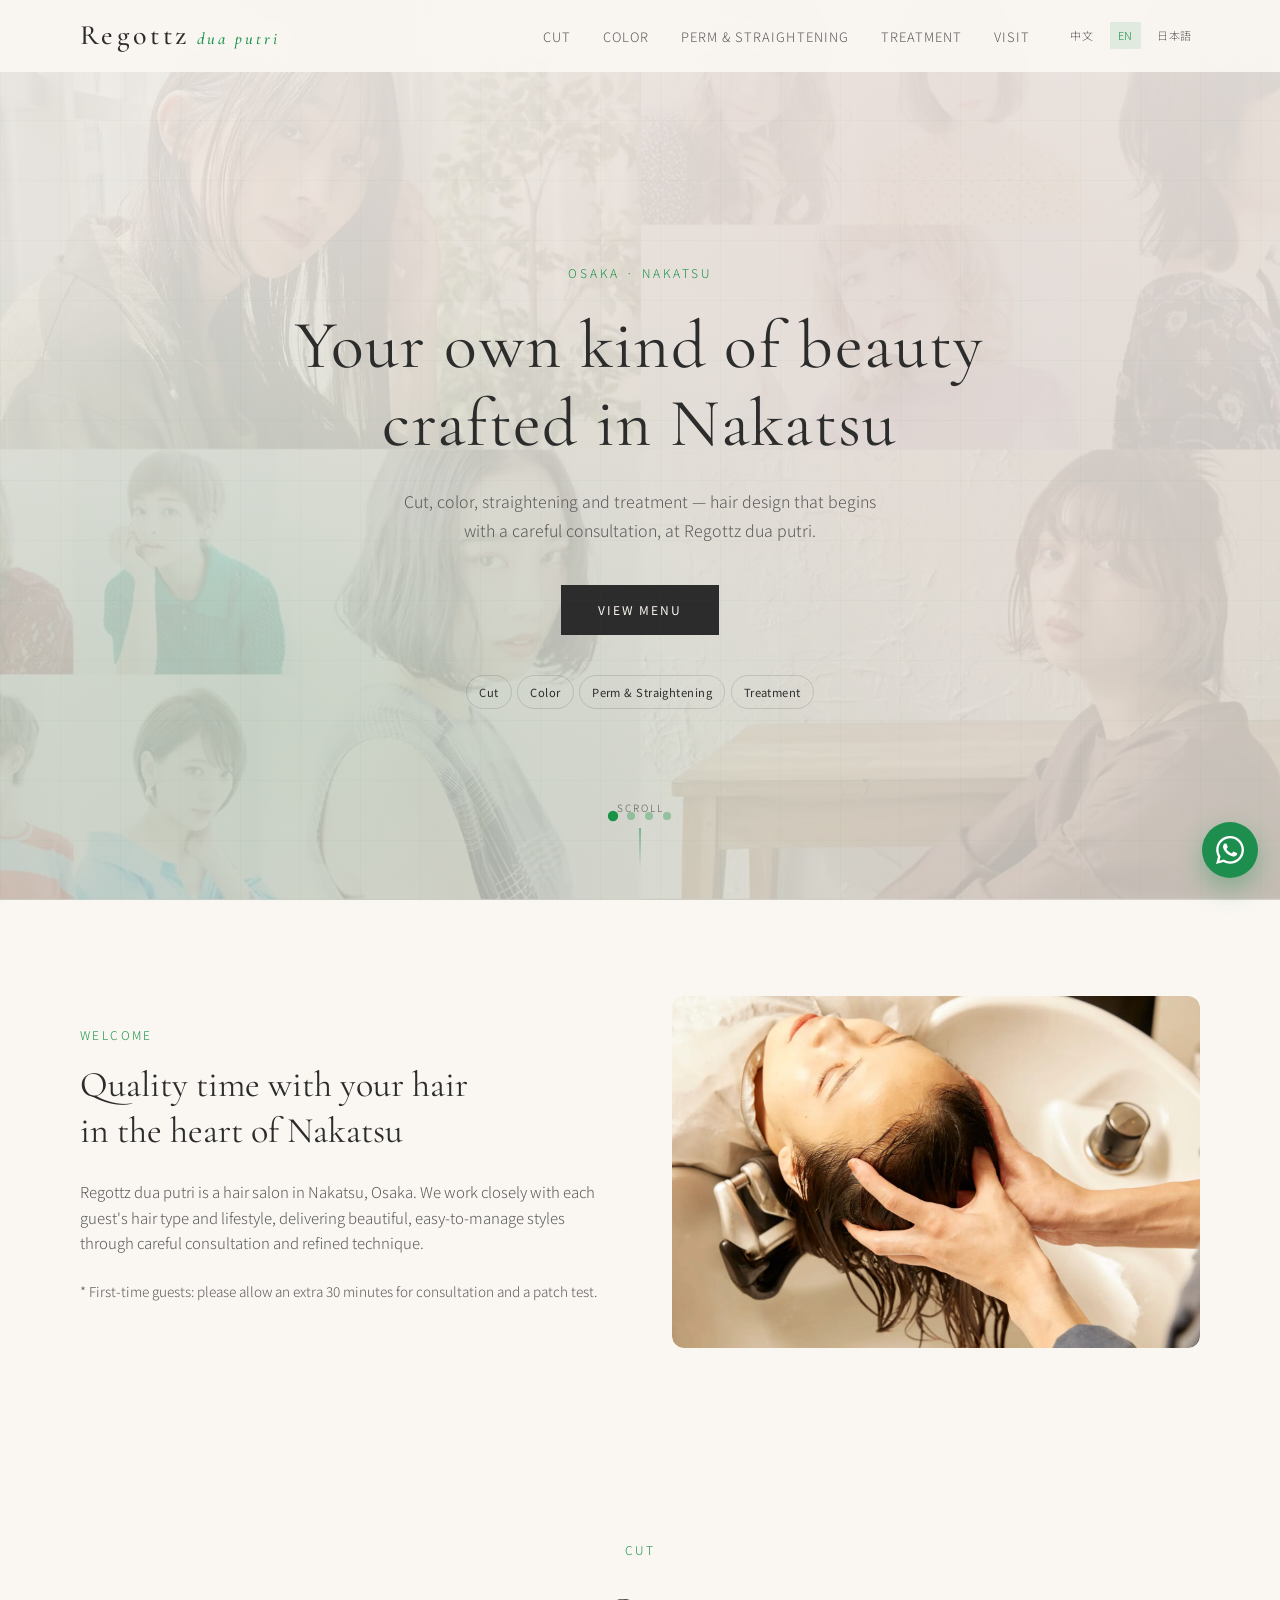
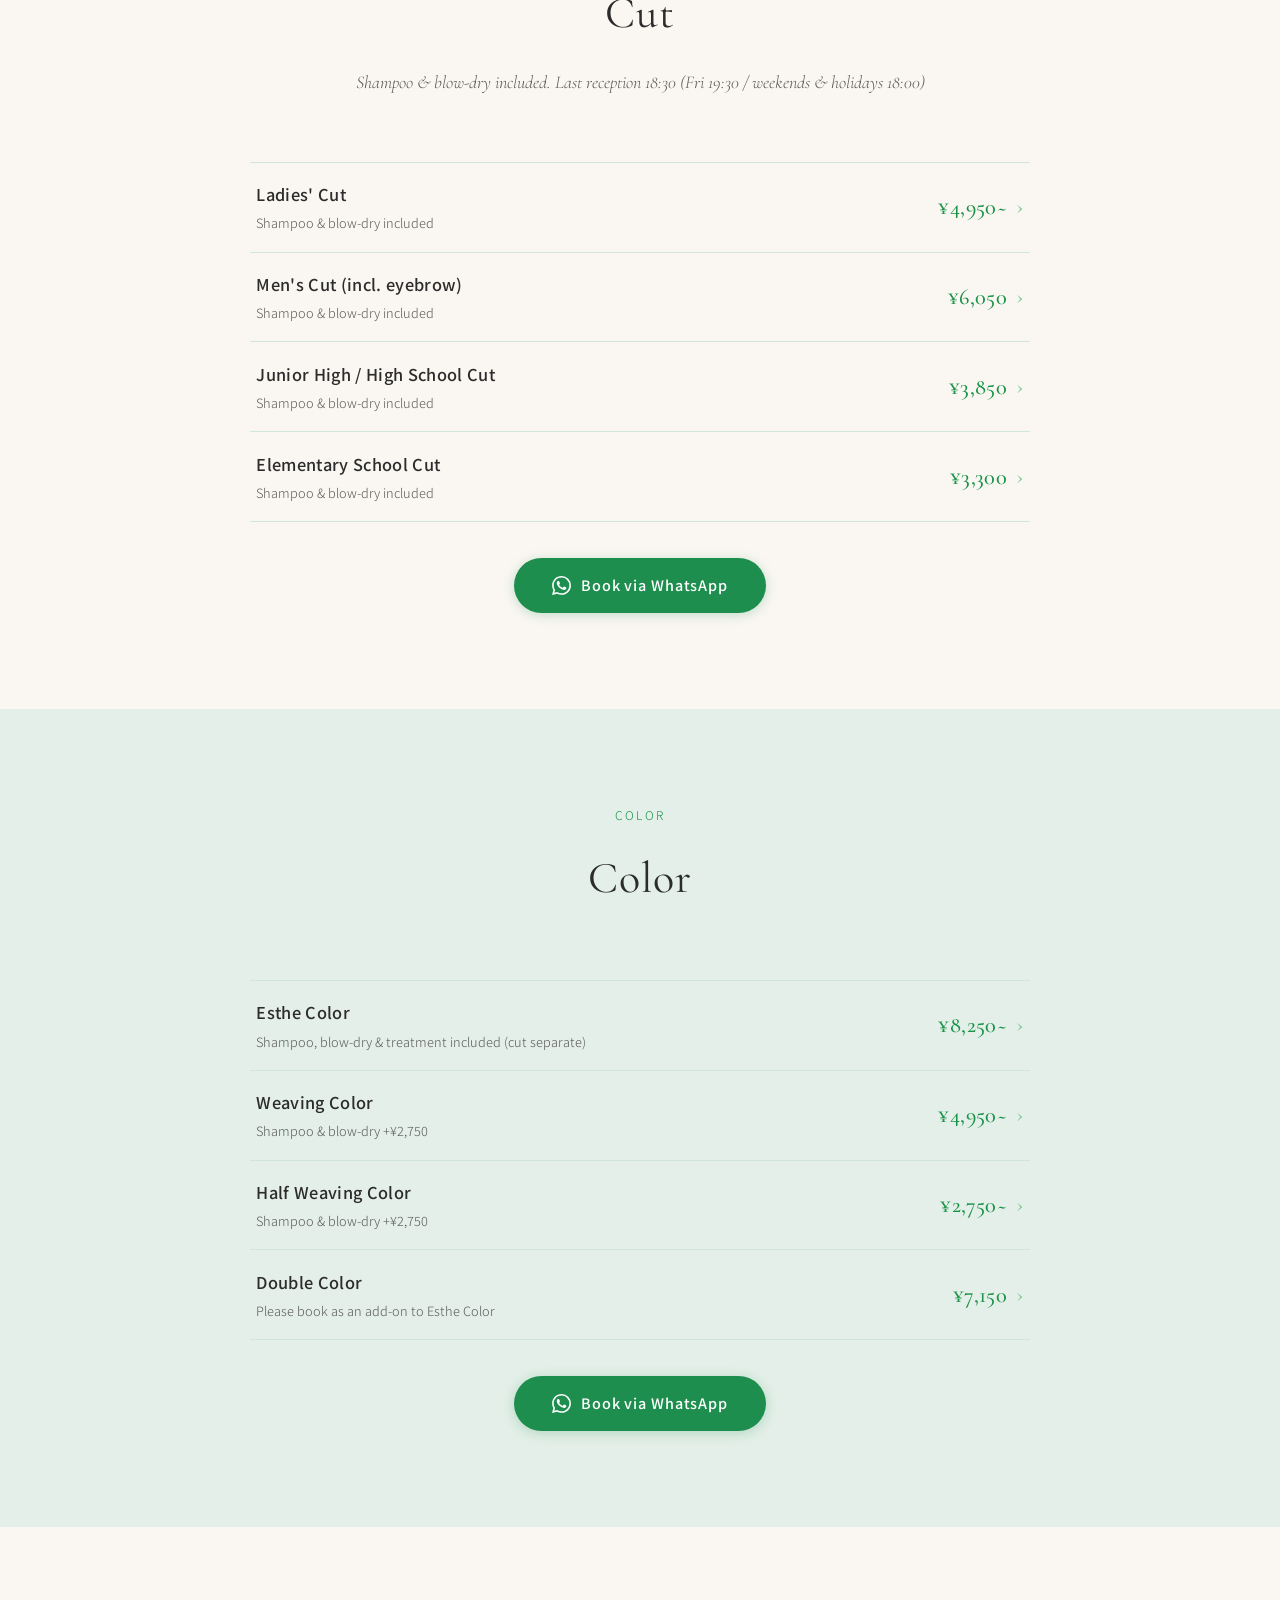
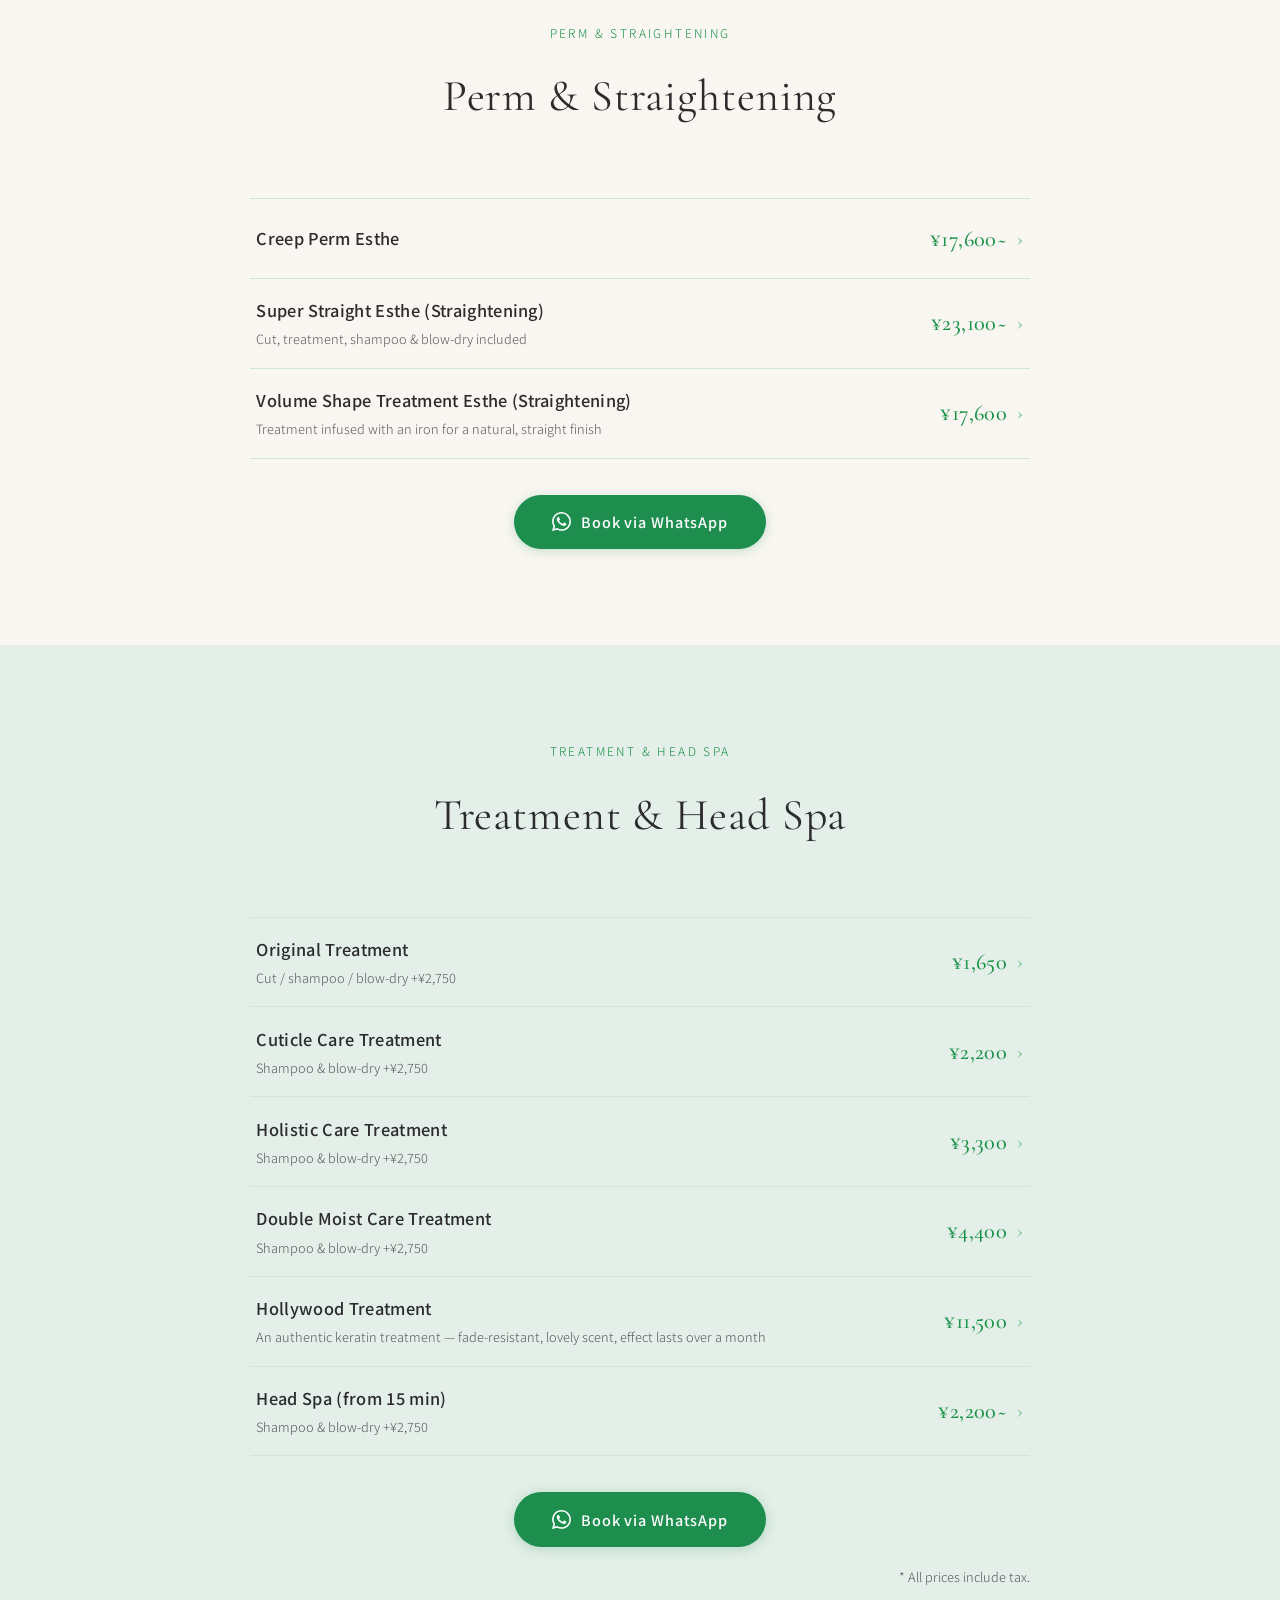
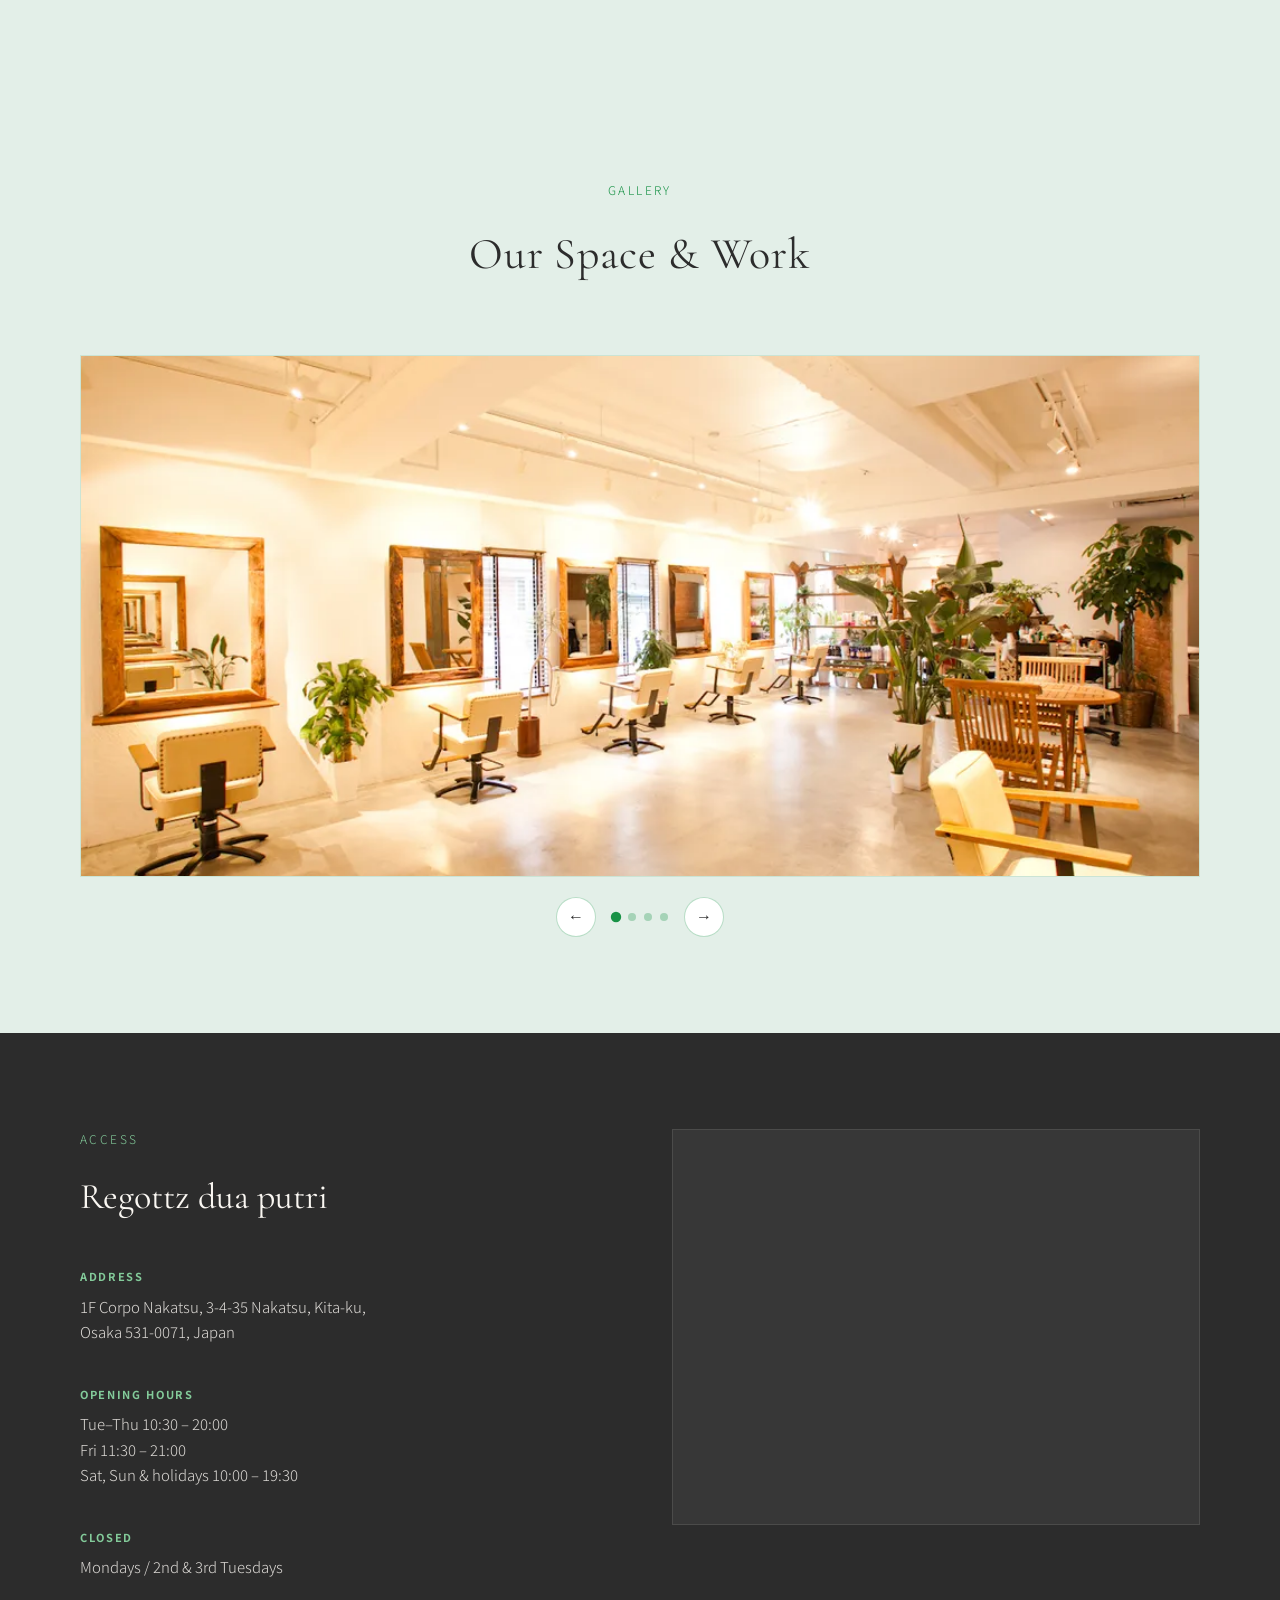
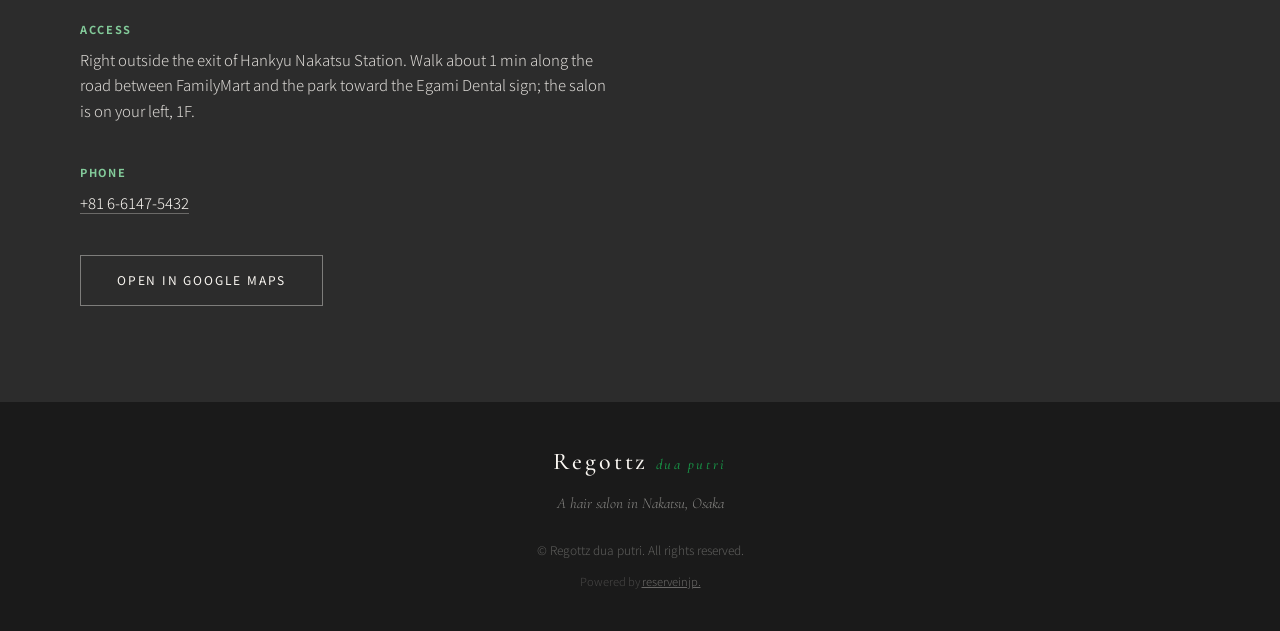
==== commit 56211604: "Remove sentence punctuation from hero/intro headings (jp/en/cn)" ====
--- a/en/index.html
+++ b/en/index.html
@@ -46,7 +46,7 @@
       <div class="hero-grid-overlay"></div>
       <div class="hero-content container">
         <p class="hero-tag">Osaka · Nakatsu</p>
-        <h1>Your own kind of beauty,<br>crafted in Nakatsu.</h1>
+        <h1>Your own kind of beauty<br>crafted in Nakatsu</h1>
         <p class="hero-sub">Cut, color, straightening and treatment — hair design that begins with a careful consultation, at Regottz dua putri.</p>
         <a href="#cut" class="btn btn-primary">View Menu</a>
         <div class="hero-quick-nav">
@@ -72,7 +72,7 @@
       <div class="container intro-grid">
         <div class="intro-text">
           <p class="section-label">Welcome</p>
-          <h2>Quality time with your hair,<br>in the heart of Nakatsu</h2>
+          <h2>Quality time with your hair<br>in the heart of Nakatsu</h2>
           <p>Regottz dua putri is a hair salon in Nakatsu, Osaka. We work closely with each guest's hair type and lifestyle, delivering beautiful, easy-to-manage styles through careful consultation and refined technique.</p>
           <p class="intro-note">* First-time guests: please allow an extra 30 minutes for consultation and a patch test.</p>
         </div>
--- a/styles.css
+++ b/styles.css
@@ -1672,3 +1672,16 @@
 
 /* intro label uses brand green (override .intro-text p) */
 .intro-text .section-label { color: var(--gold); }
+
+/* ===== Typography polish (patch): avoid orphaned single characters on narrow screens (esp. CJK / 中文单字换行) ===== */
+h1, h2, h3, h4,
+.hero-content h1, .intro-text h2, .section-header h2, .visit-info h2, .lang-brand-name {
+  text-wrap: pretty;
+}
+p, li, .hero-sub, .section-sub, .intro-text p, .intro-note, .menu-note, .menu-name, .footer-tagline {
+  text-wrap: pretty;
+}
+@media (max-width: 600px) {
+  /* mobile: neutralize desktop-oriented <br> in headings so CJK flows full width (avoids single-char orphans) */
+  .hero-content h1 br, .intro-text h2 br, .section-header h2 br, .visit-info h2 br, .lang-brand-name br { display: none; }
+}
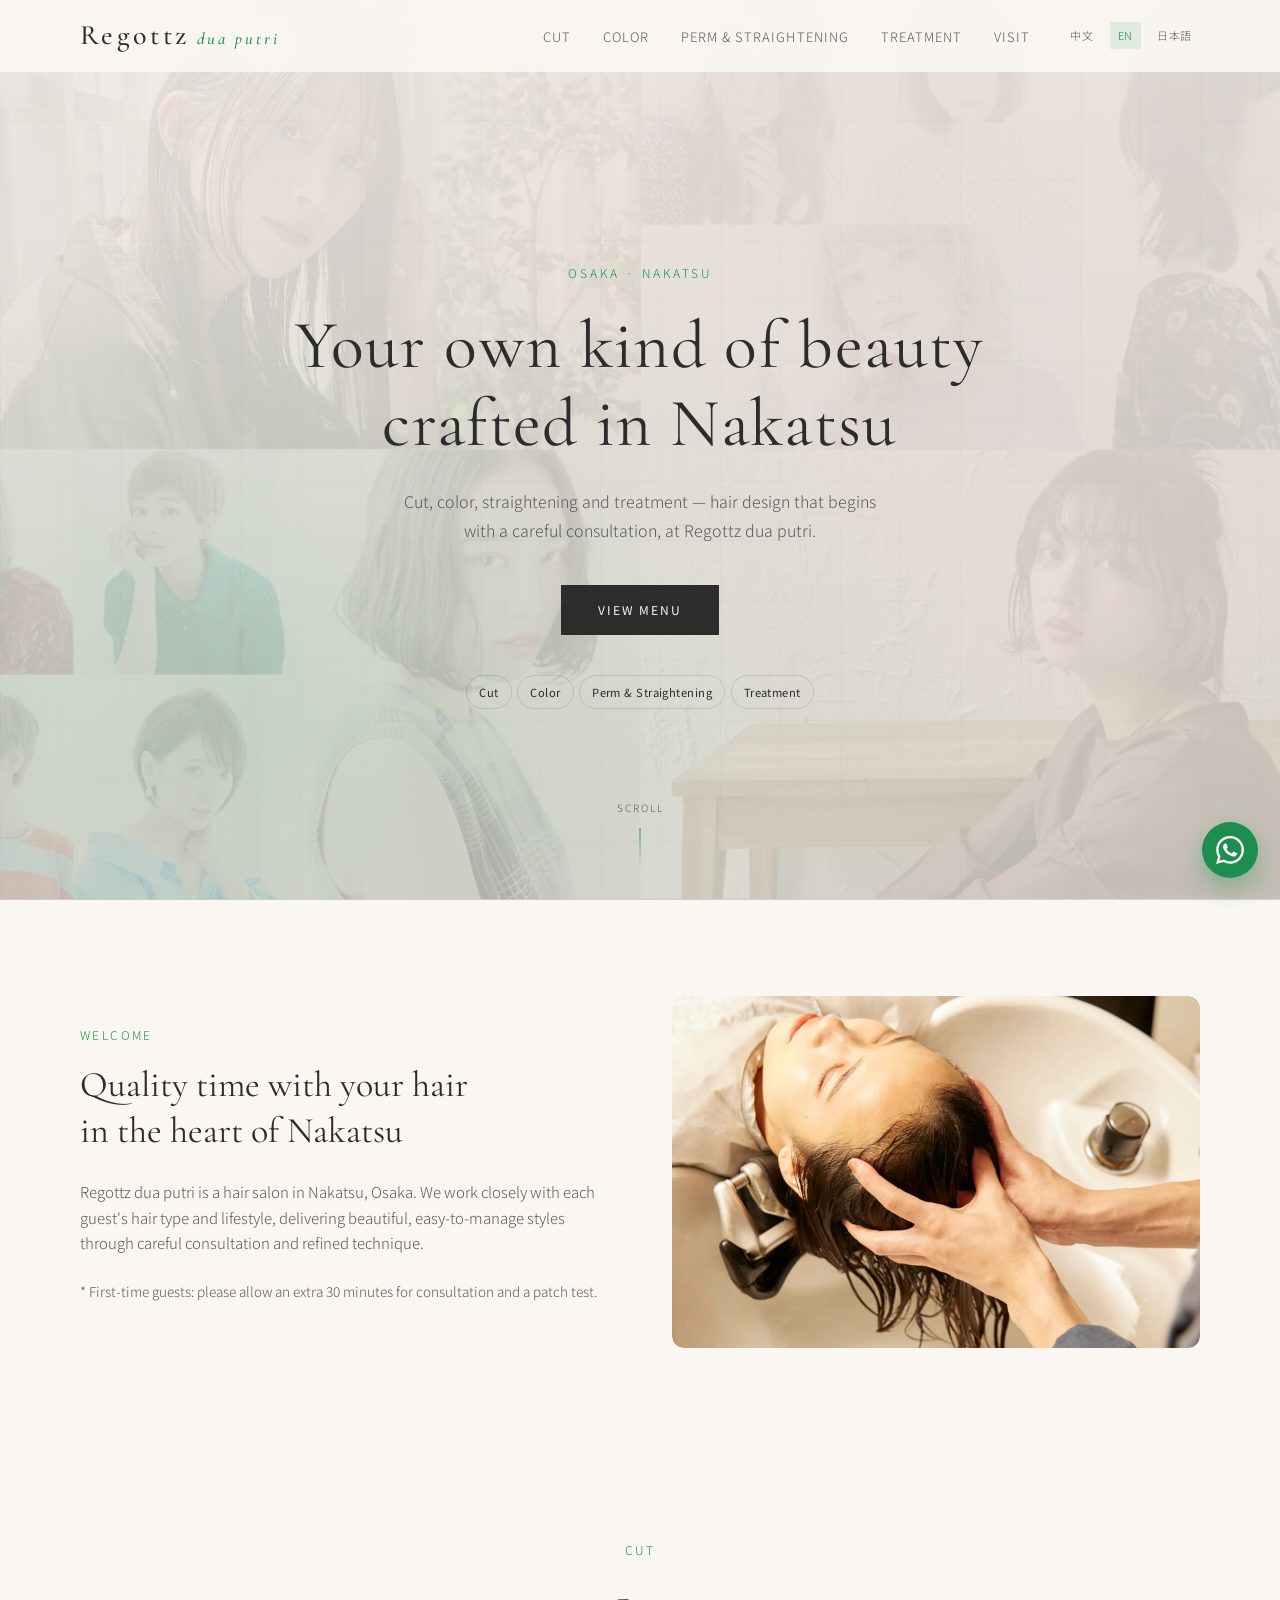
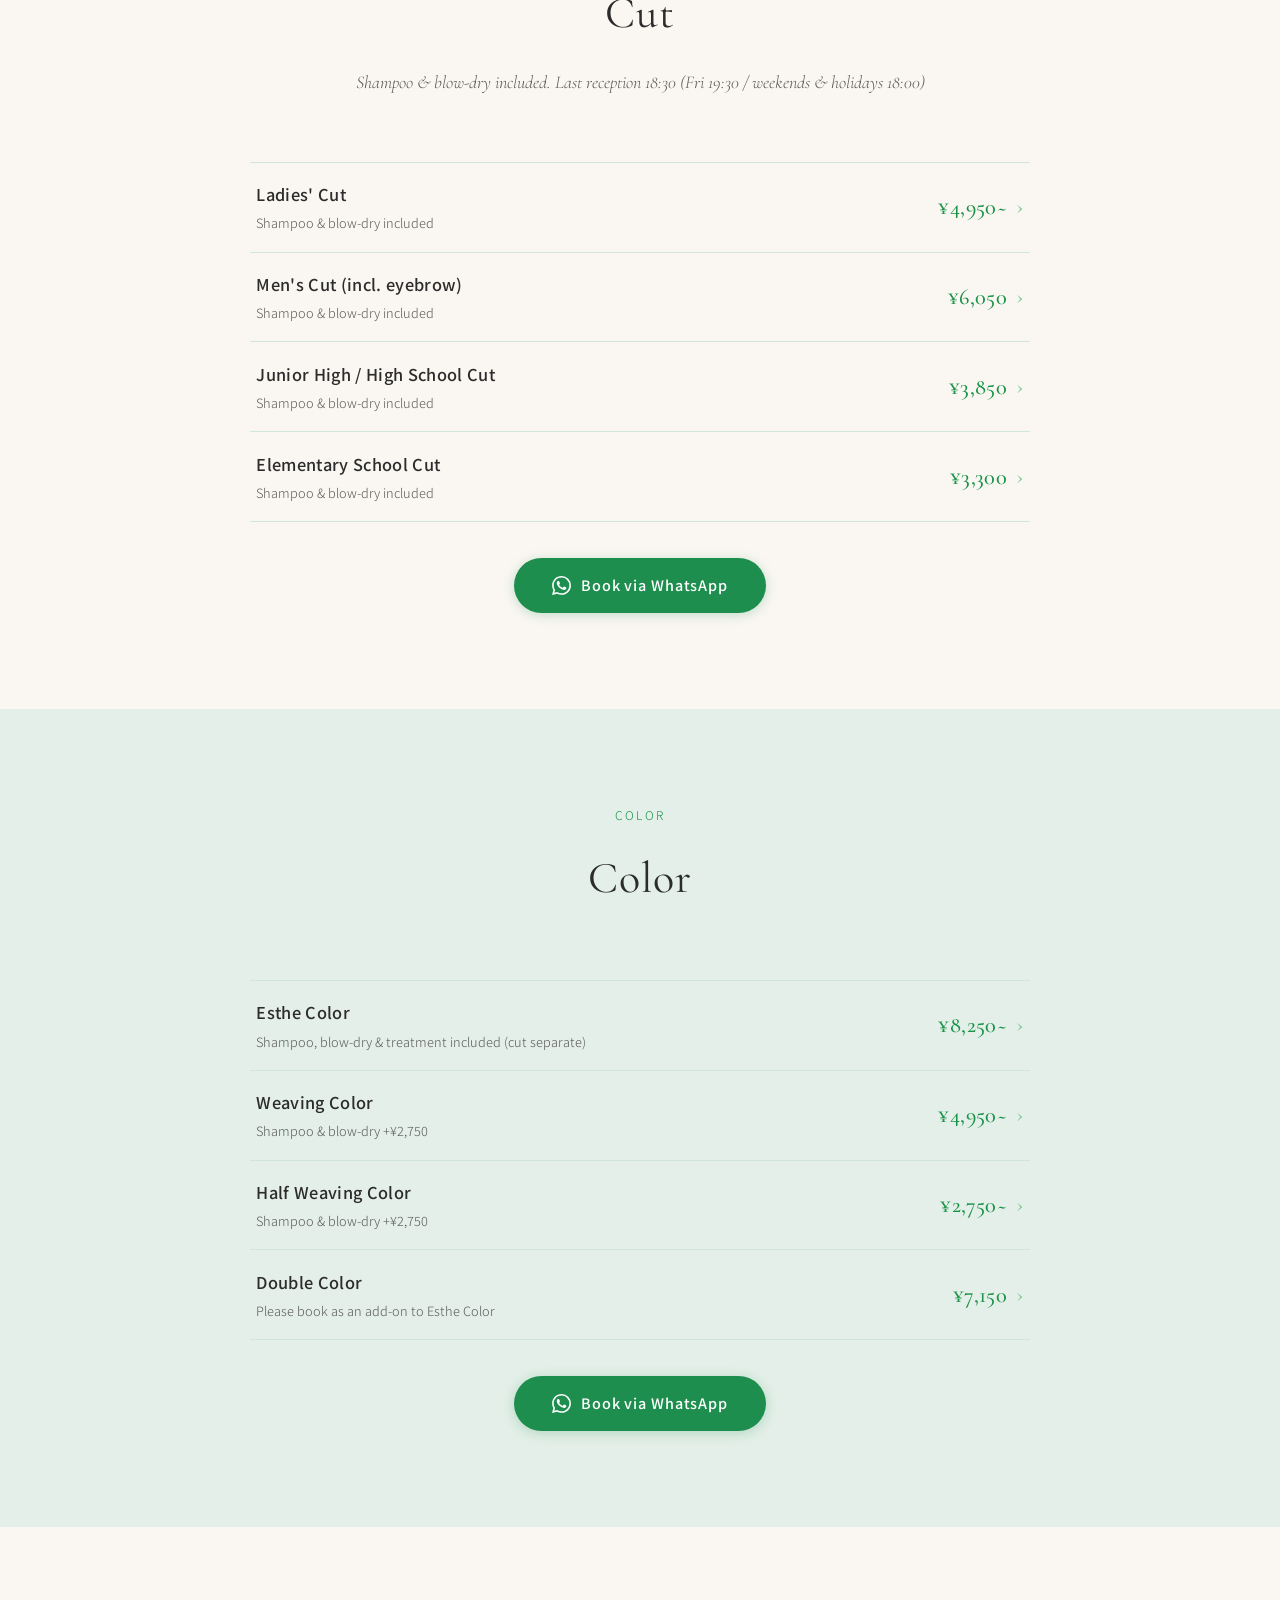
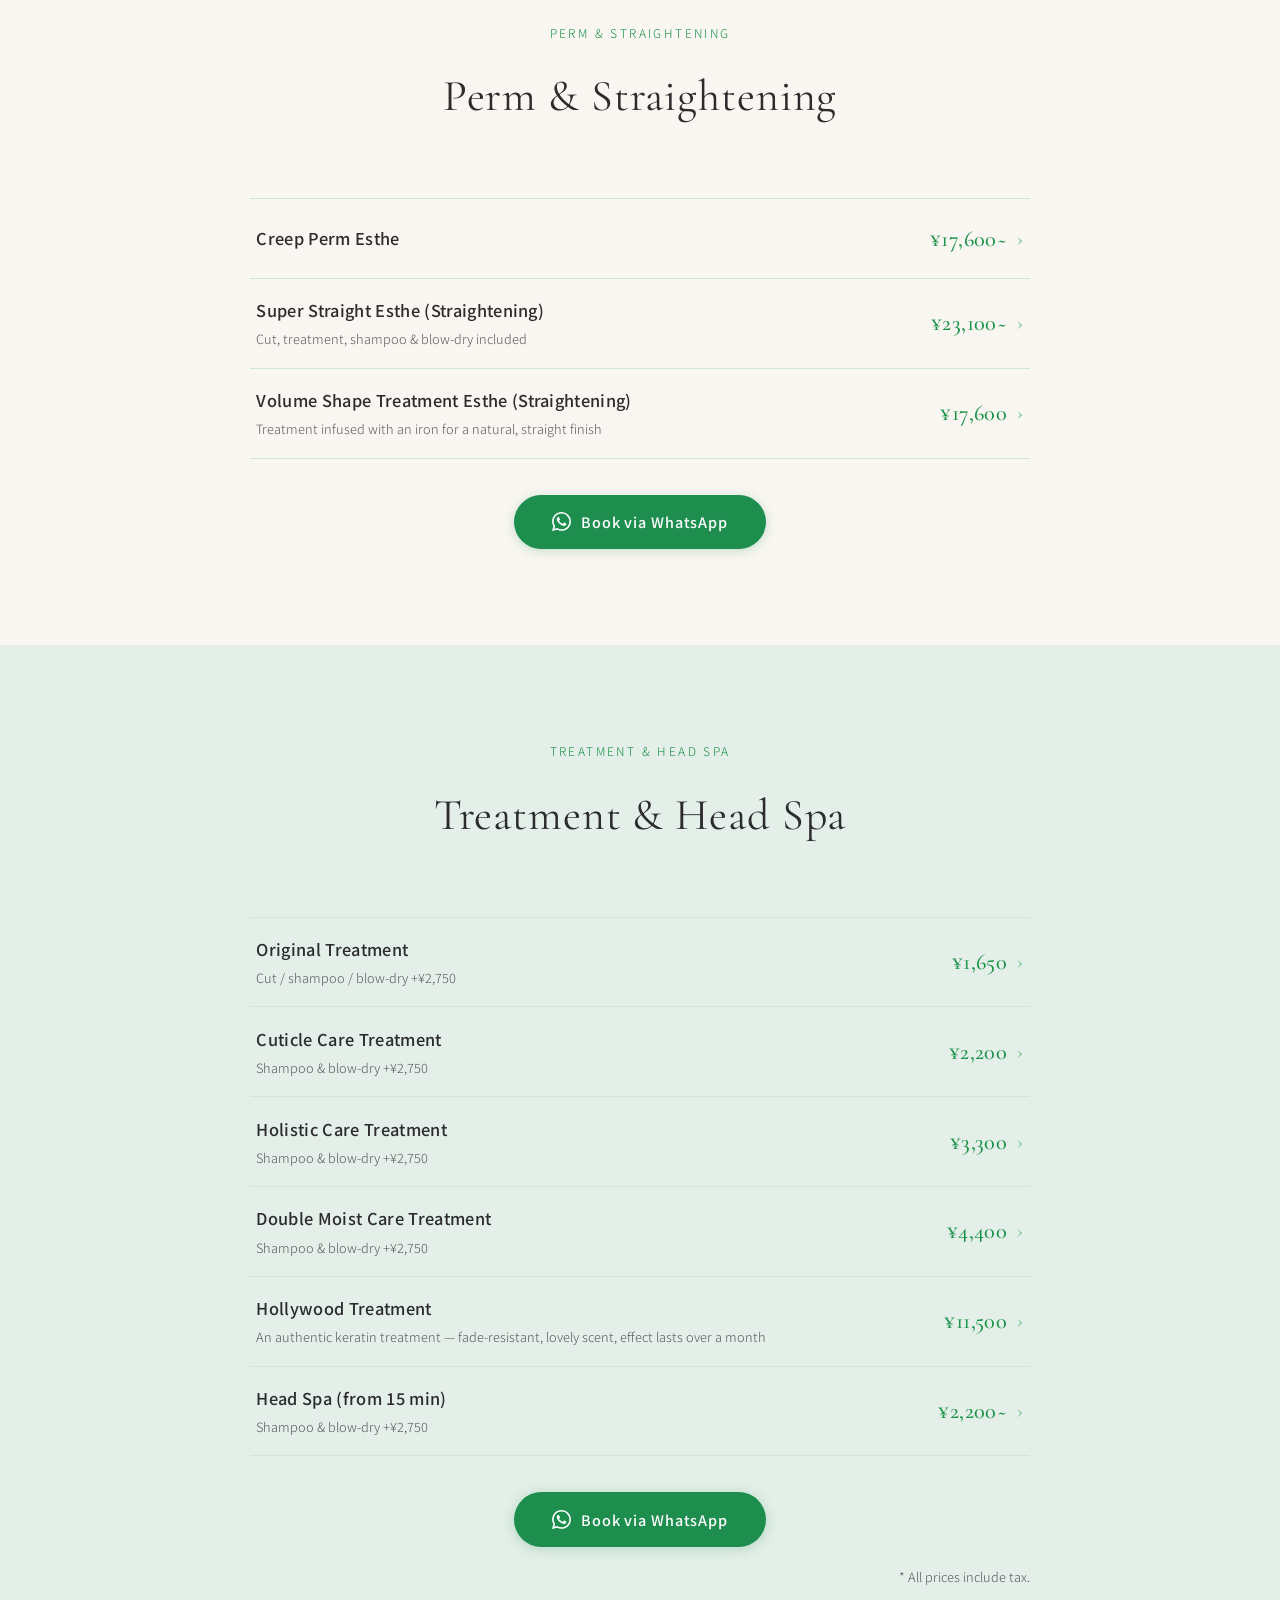
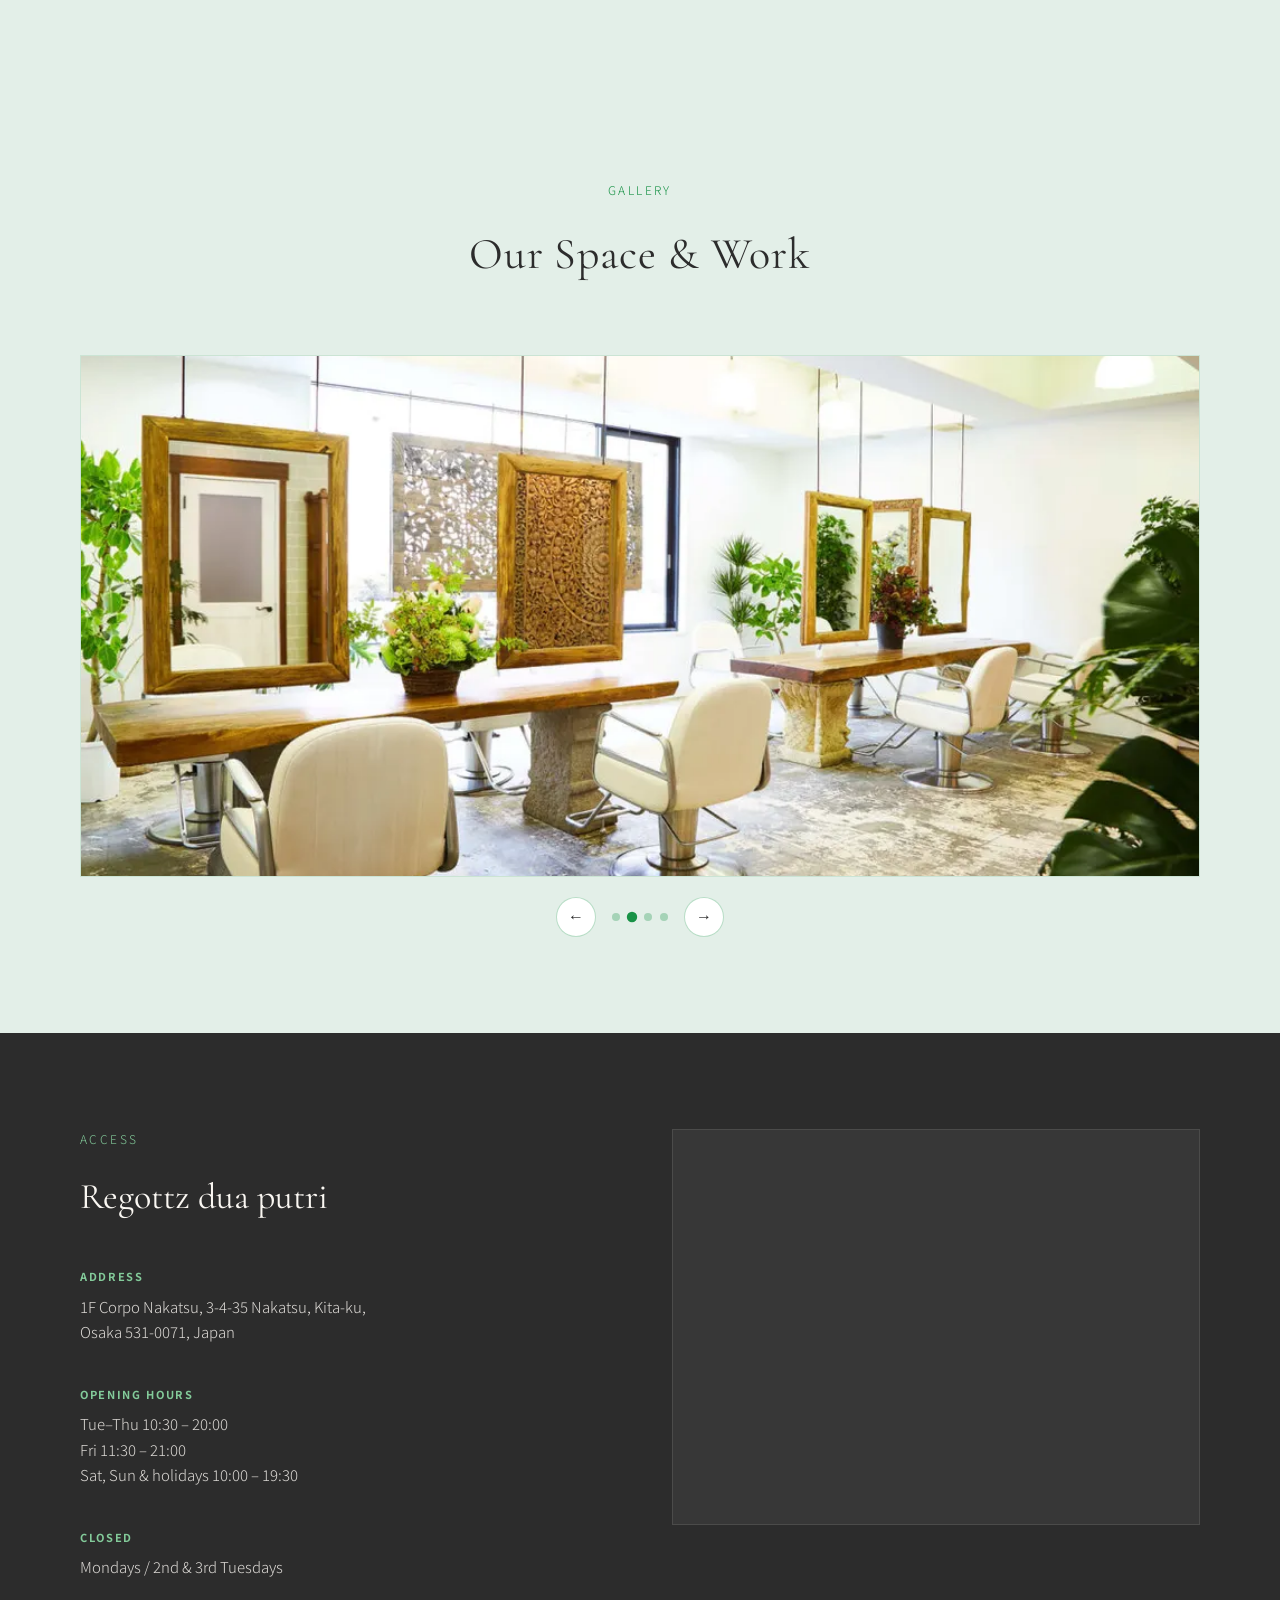
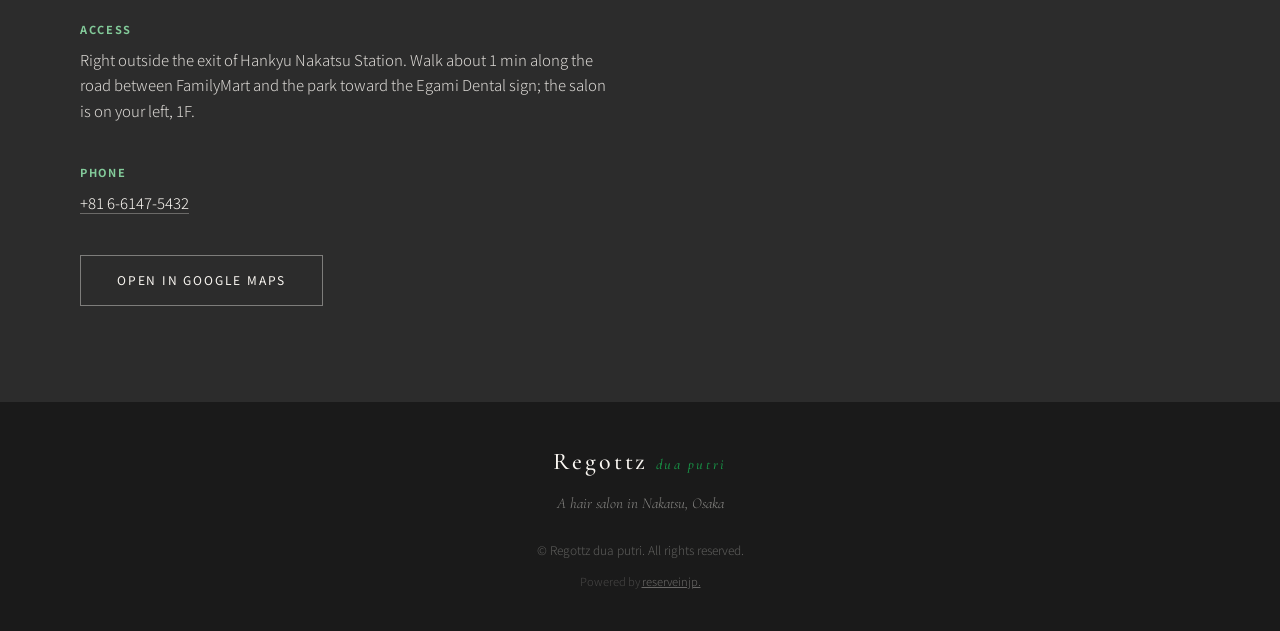
==== commit 322e8a4a: "Hero: single static background image on language pages (no carousel)" ====
--- a/en/index.html
+++ b/en/index.html
@@ -39,9 +39,6 @@
     <section class="hero">
       <div class="hero-carousel" id="heroCarousel">
         <div class="hero-slide active" style="background-image: url(../assets/images/hero-1.webp);"></div>
-        <div class="hero-slide" style="background-image: url(../assets/images/hero-2.webp);"></div>
-        <div class="hero-slide" style="background-image: url(../assets/images/hero-3.webp);"></div>
-        <div class="hero-slide" style="background-image: url(../assets/images/hero-4.webp);"></div>
       </div>
       <div class="hero-grid-overlay"></div>
       <div class="hero-content container">
@@ -56,12 +53,6 @@
           <a href="#treatment" class="hero-nav-pill">Treatment</a>
         </div>
       </div>
-      <div class="hero-dots" id="heroDots">
-        <button class="hero-dot active" data-index="0" aria-label="Slide 1"></button>
-        <button class="hero-dot" data-index="1" aria-label="Slide 2"></button>
-        <button class="hero-dot" data-index="2" aria-label="Slide 3"></button>
-        <button class="hero-dot" data-index="3" aria-label="Slide 4"></button>
-      </div>
       <div class="hero-scroll">
         <span>Scroll</span>
         <div class="scroll-line"></div>
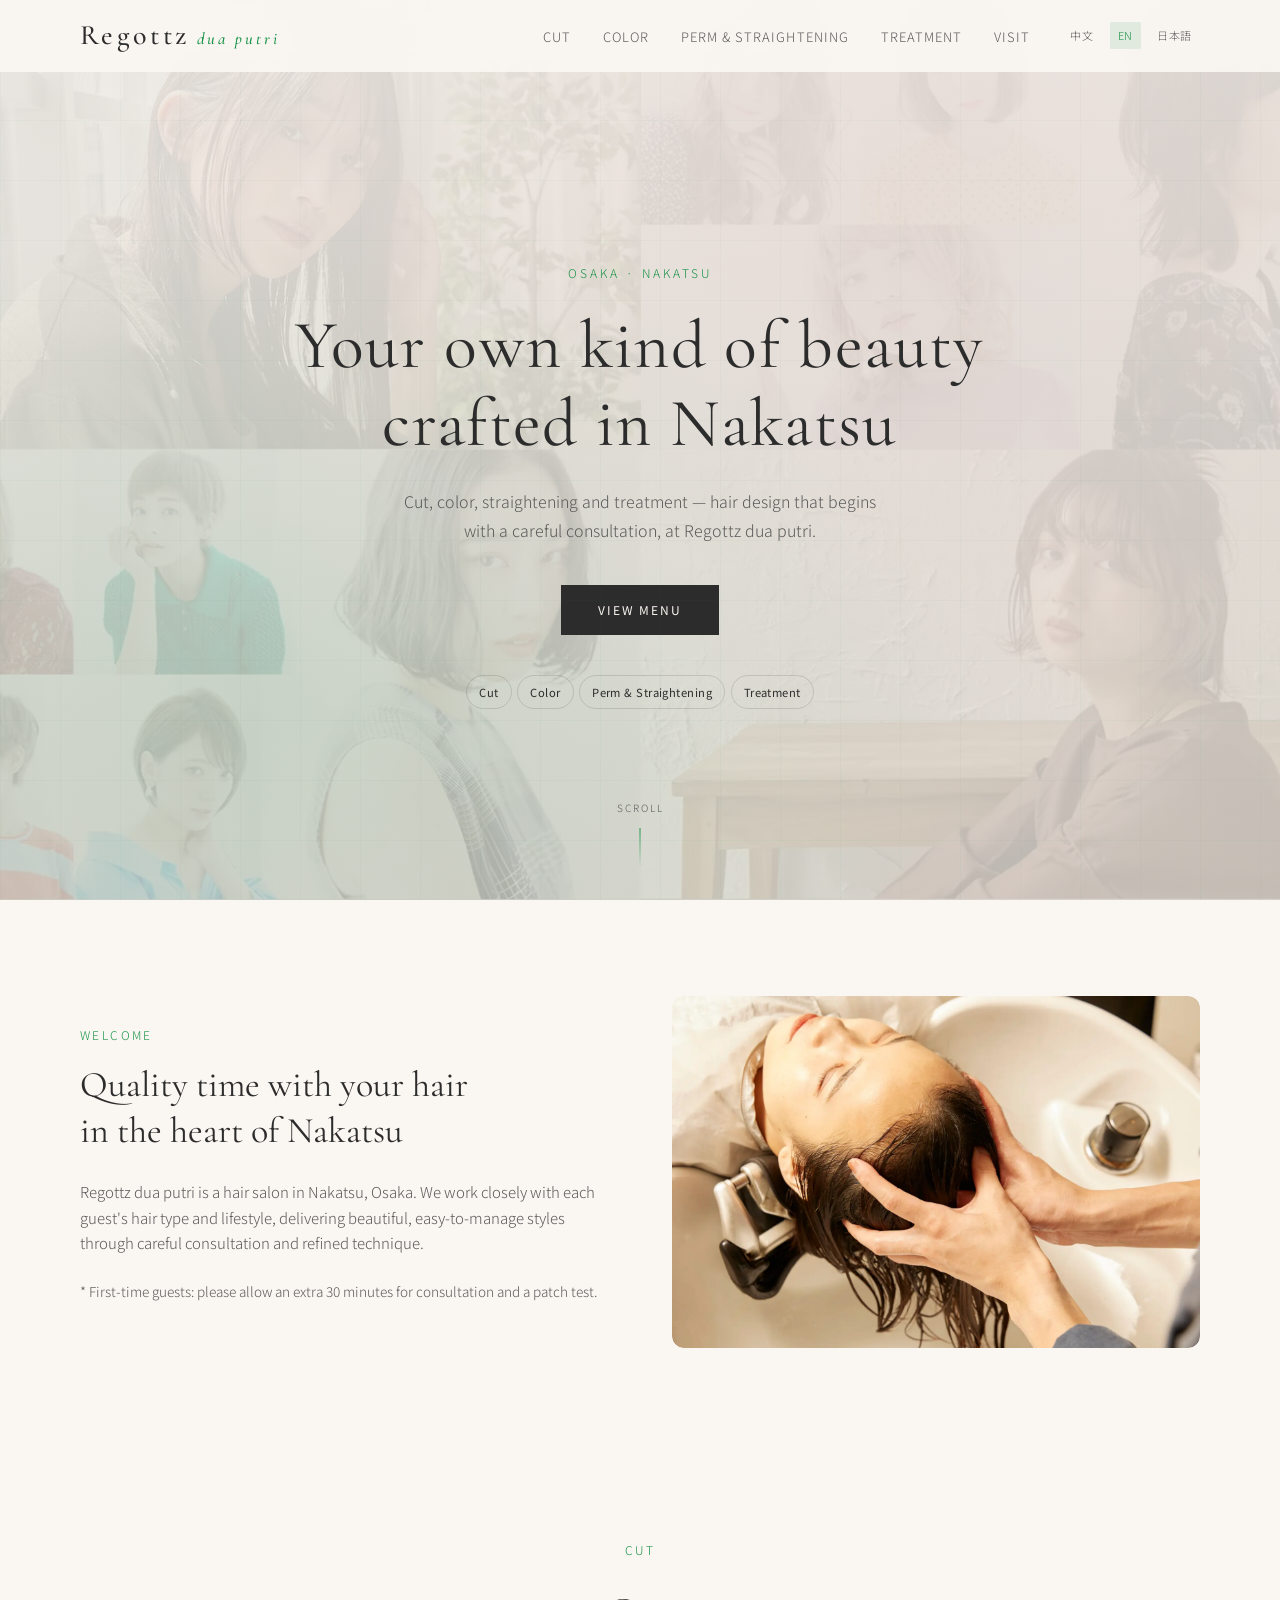
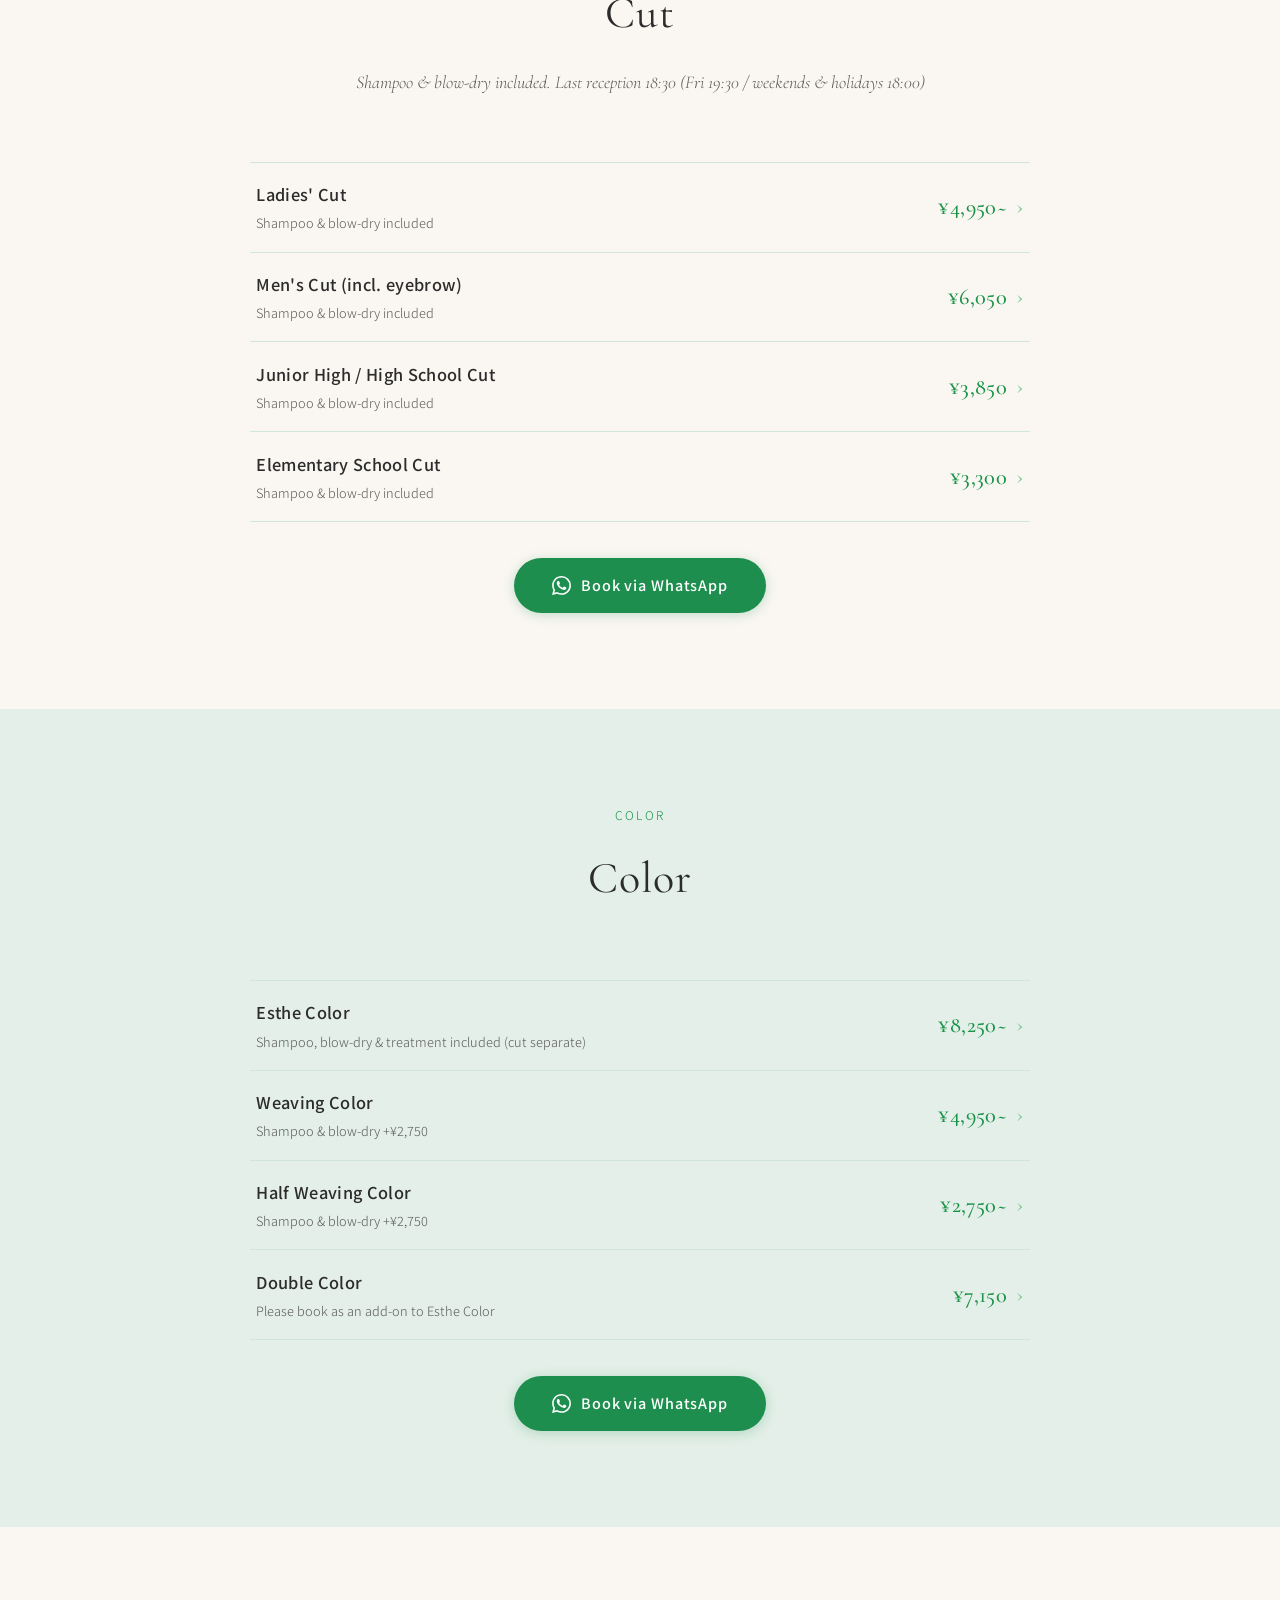
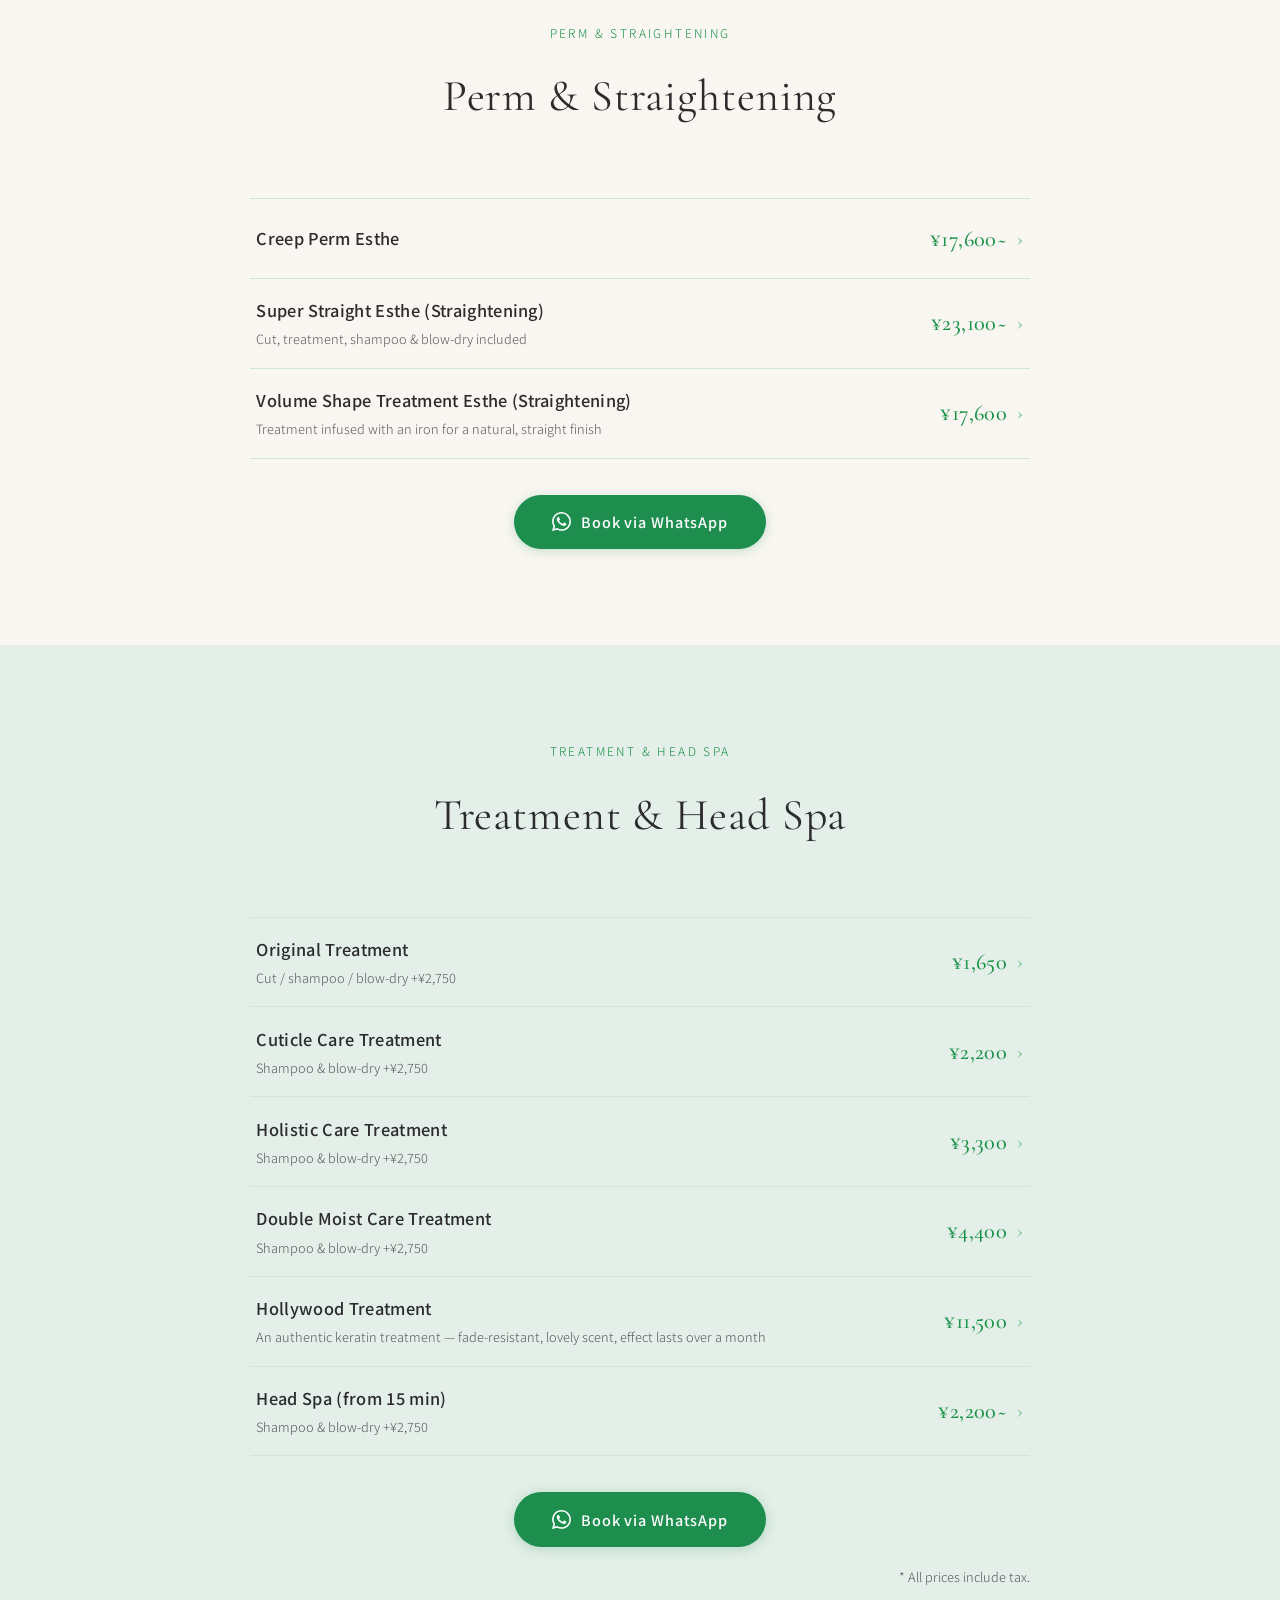
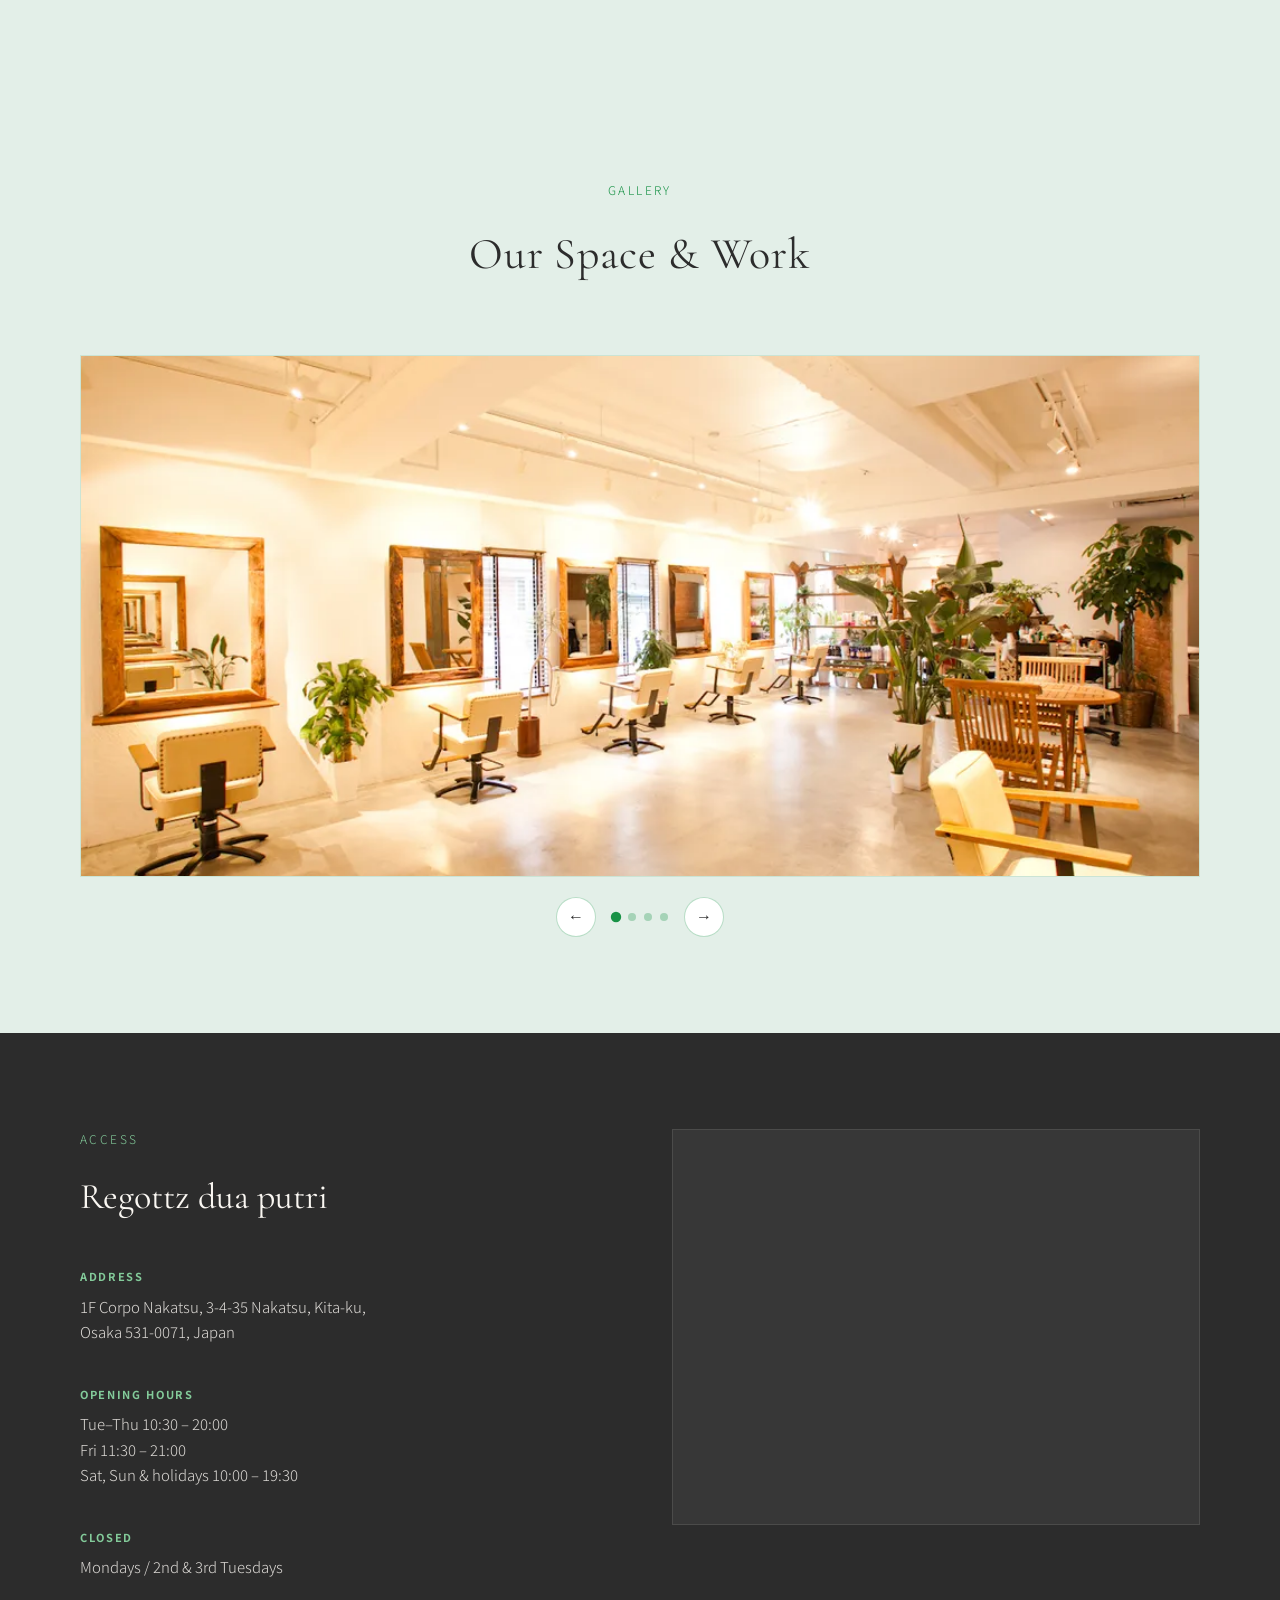
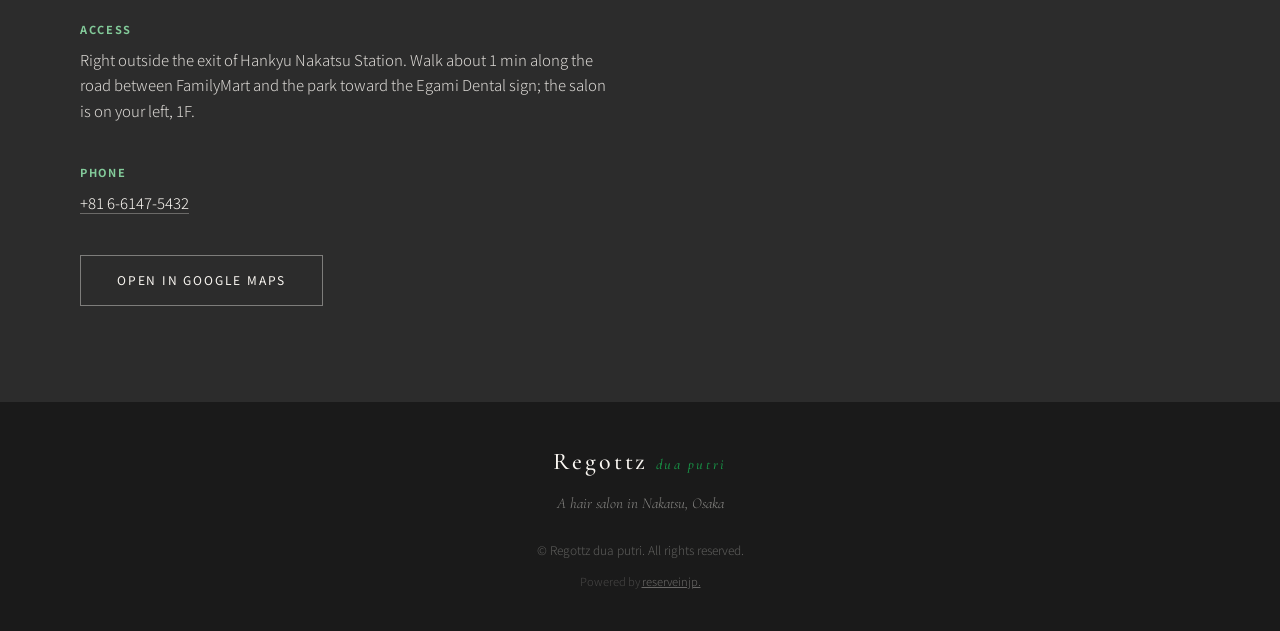
==== commit 1fc0d054: "Remove floating WhatsApp button (.float-wa) from all pages + CSS" ====
--- a/en/index.html
+++ b/en/index.html
@@ -279,6 +279,5 @@
 
 <button class="back-to-top" id="backToTop" aria-label="Back to top" title="Back to top">&uarr;</button>
   <script src="../script.js"></script>
-<a href="../booking.html" class="float-wa" aria-label="Book via WhatsApp"><svg viewBox="0 0 24 24"><path d="M17.472 14.382c-.297-.149-1.758-.867-2.03-.967-.273-.099-.471-.148-.67.15-.197.297-.767.966-.94 1.164-.173.199-.347.223-.644.075-.297-.15-1.255-.463-2.39-1.475-.884-.788-1.48-1.761-1.653-2.059-.173-.297-.018-.458.13-.606.134-.133.298-.347.446-.52.149-.174.198-.298.298-.497.099-.198.05-.371-.025-.52-.075-.149-.669-1.612-.916-2.207-.242-.579-.487-.5-.669-.51-.173-.008-.371-.01-.57-.01-.198 0-.52.074-.792.372-.272.297-1.04 1.016-1.04 2.479 0 1.462 1.065 2.875 1.213 3.074.149.198 2.096 3.2 5.077 4.487.709.306 1.262.489 1.694.625.712.227 1.36.195 1.871.118.571-.085 1.758-.719 2.006-1.413.248-.694.248-1.289.173-1.413-.074-.124-.272-.198-.57-.347m-5.421 7.403h-.004a9.87 9.87 0 01-5.031-1.378l-.361-.214-3.741.982.998-3.648-.235-.374a9.86 9.86 0 01-1.51-5.26c.001-5.45 4.436-9.884 9.888-9.884 2.64 0 5.122 1.03 6.988 2.898a9.825 9.825 0 012.893 6.994c-.003 5.45-4.437 9.884-9.885 9.884m8.413-18.297A11.815 11.815 0 0012.05 0C5.495 0 .16 5.335.157 11.892c0 2.096.547 4.142 1.588 5.945L.057 24l6.305-1.654a11.882 11.882 0 005.683 1.448h.005c6.554 0 11.89-5.335 11.893-11.893a11.821 11.821 0 00-3.48-8.413Z"/></svg></a>
 </body>
 </html>
--- a/styles.css
+++ b/styles.css
@@ -1652,23 +1652,6 @@
 .btn-book-cta svg { width: 19px; height: 19px; fill: currentColor; flex-shrink: 0; }
 .btn-book-cta:hover { background: #20A05A; transform: translateY(-2px); box-shadow: 0 6px 20px rgba(30,142,79,0.35); }
 
-.float-wa {
-  position: fixed;
-  right: 22px;
-  bottom: 22px;
-  z-index: 90;
-  width: 56px;
-  height: 56px;
-  border-radius: 50%;
-  background: #1E8E4F;
-  display: flex;
-  align-items: center;
-  justify-content: center;
-  box-shadow: 0 10px 26px rgba(30,142,79,0.4);
-  transition: transform var(--transition), box-shadow var(--transition);
-}
-.float-wa svg { width: 28px; height: 28px; fill: #fff; }
-.float-wa:hover { transform: translateY(-4px) scale(1.05); box-shadow: 0 16px 34px rgba(30,142,79,0.5); }
 
 /* intro label uses brand green (override .intro-text p) */
 .intro-text .section-label { color: var(--gold); }
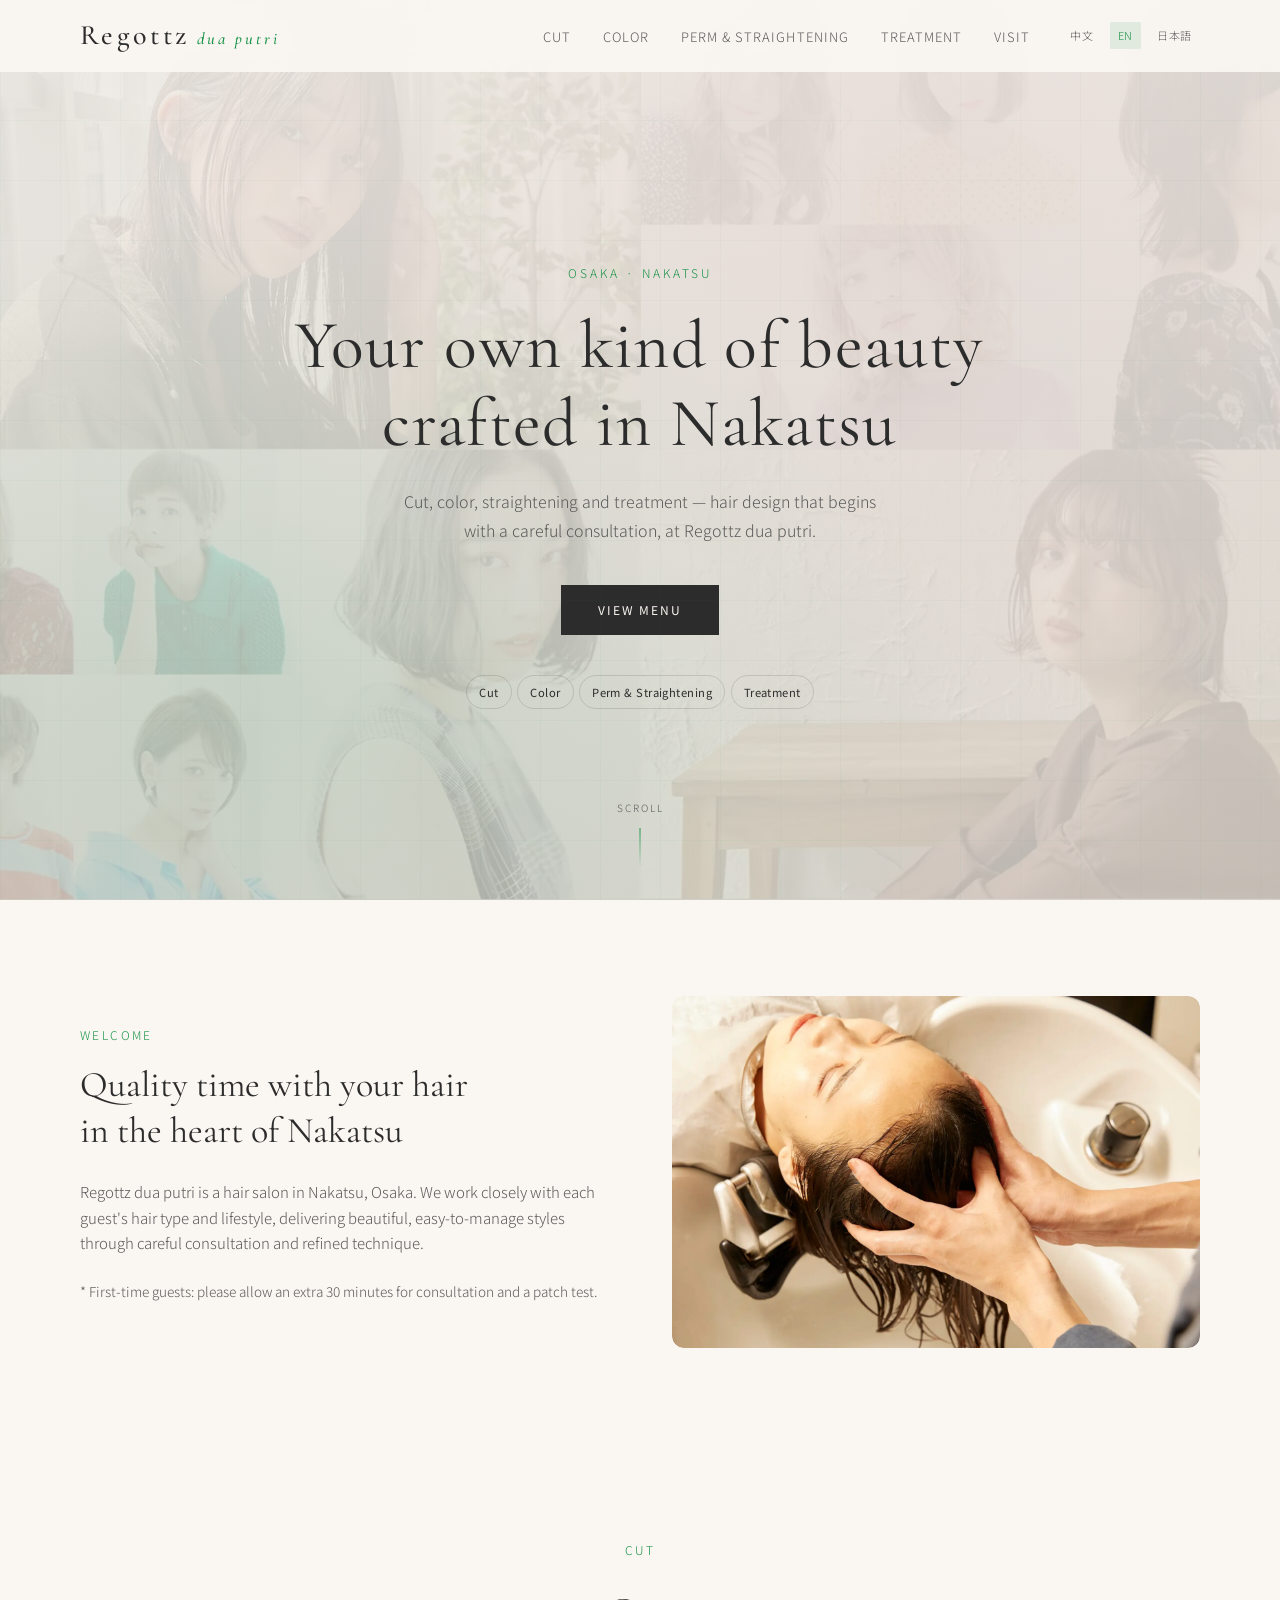
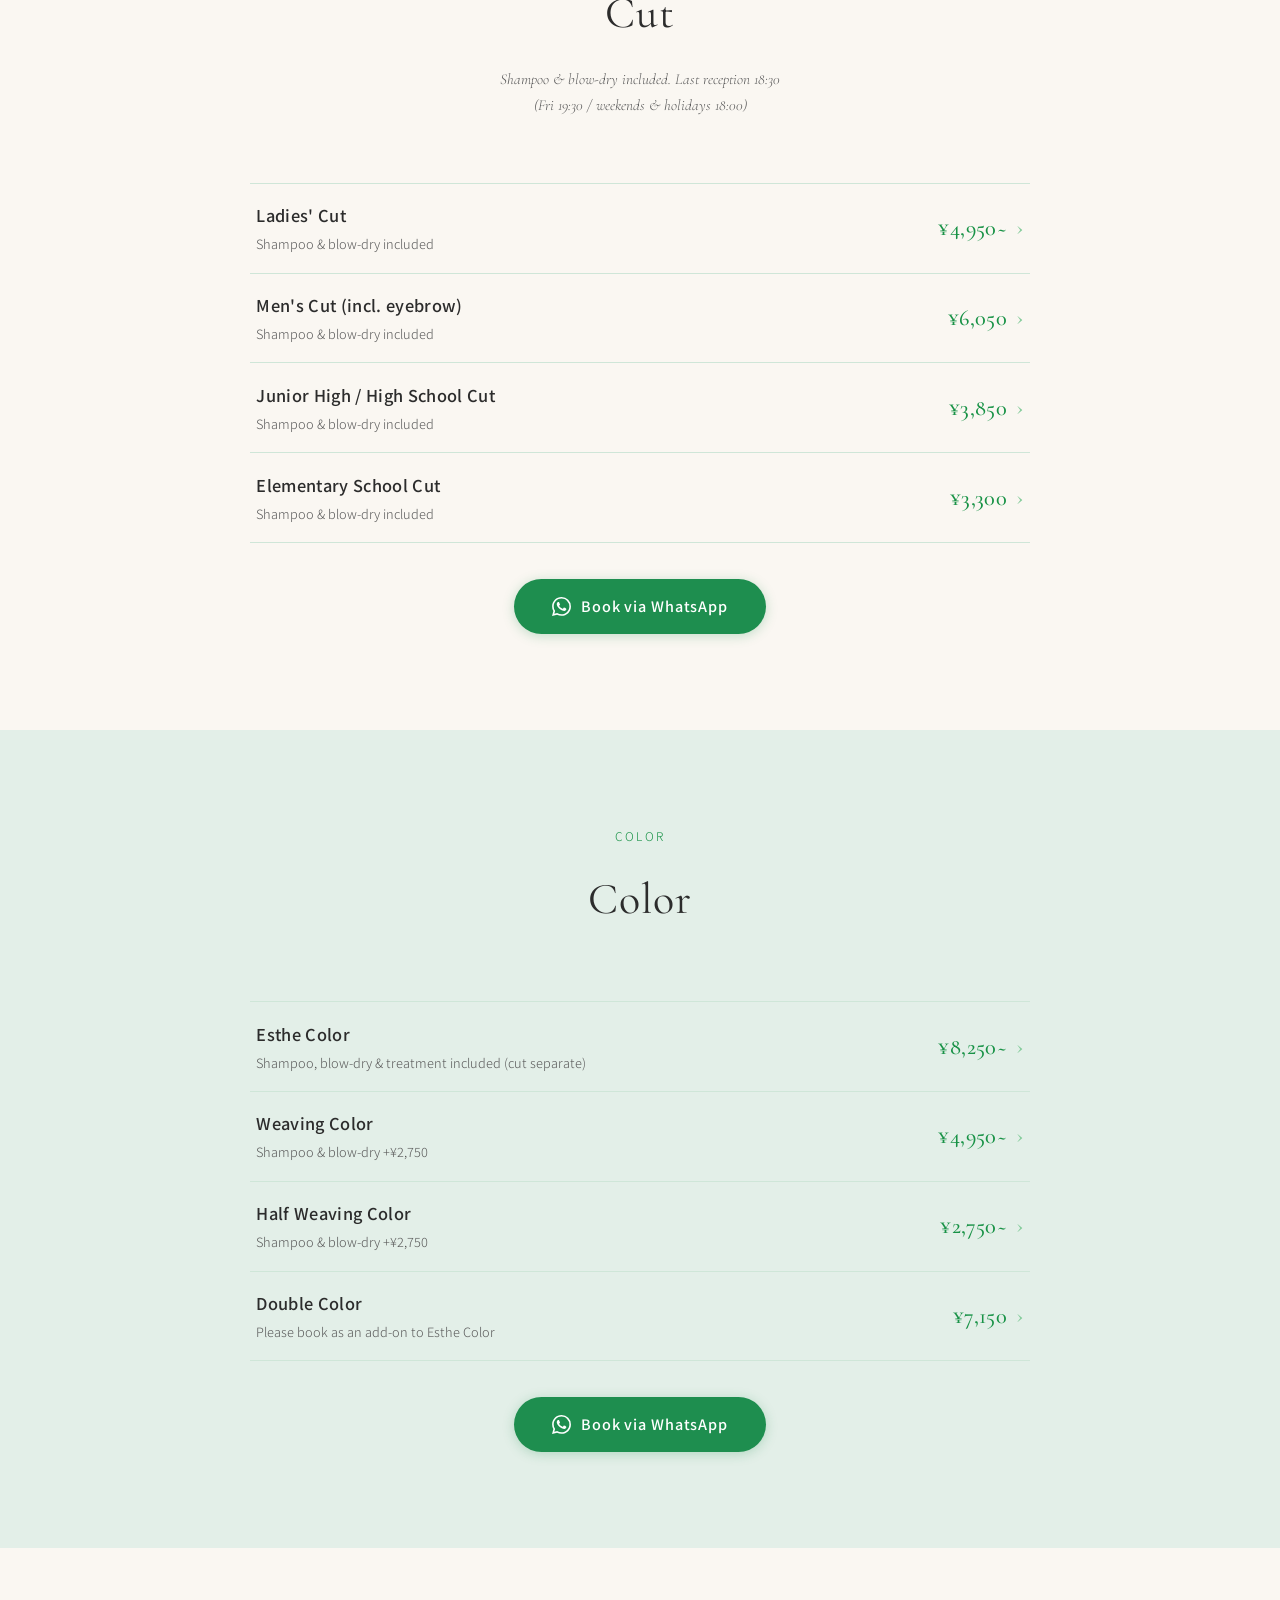
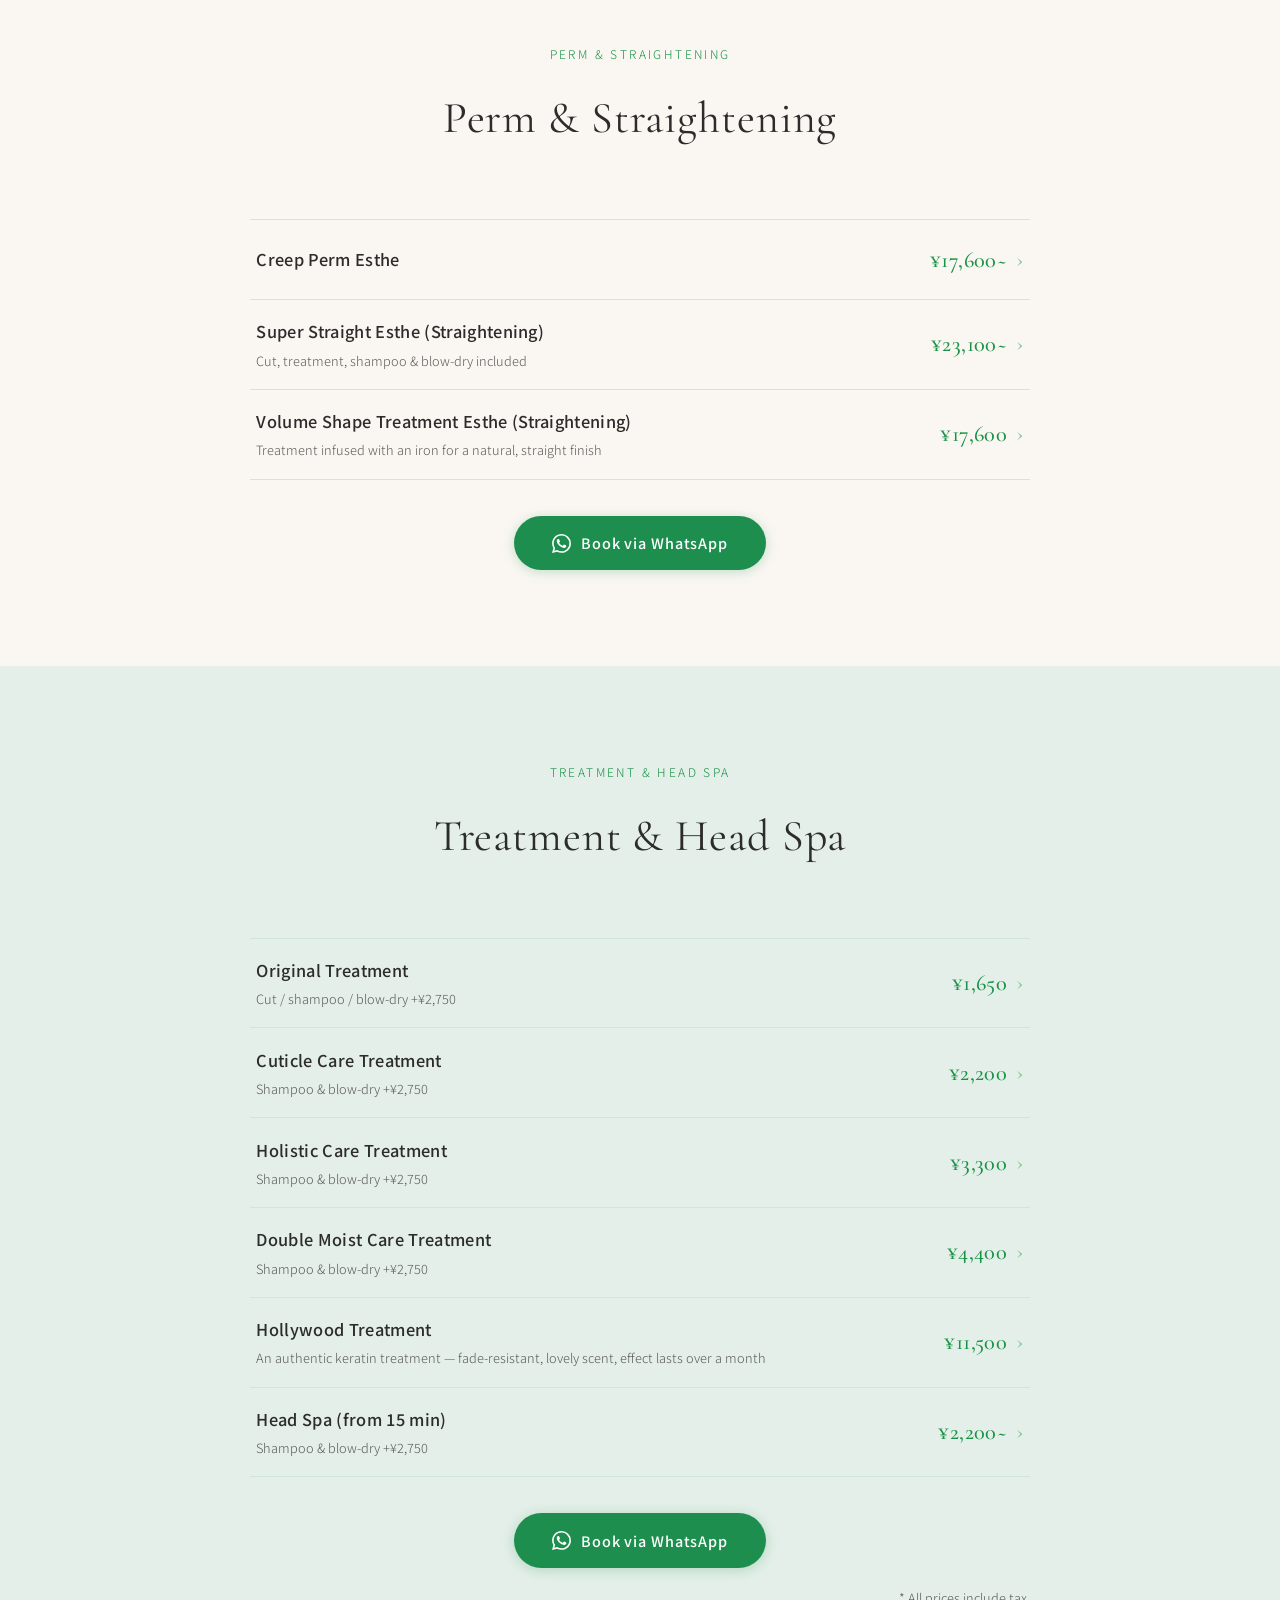
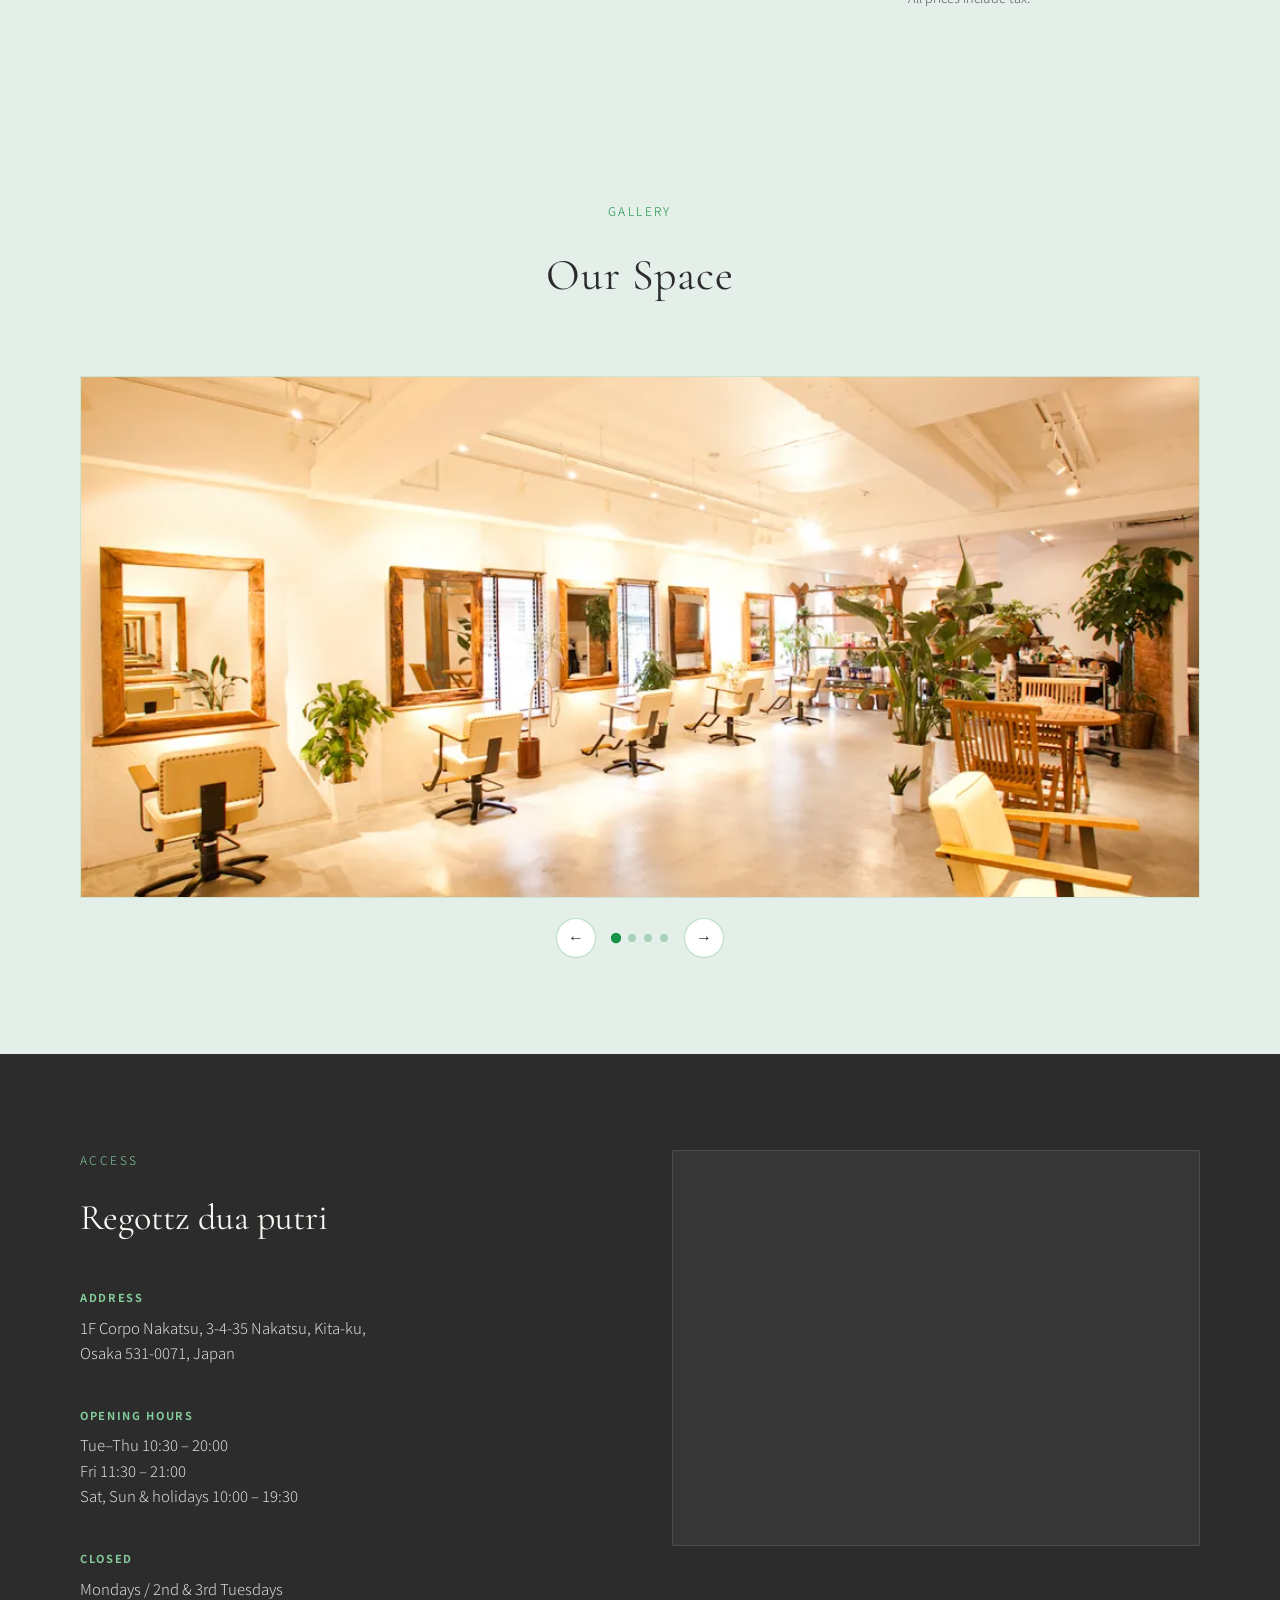
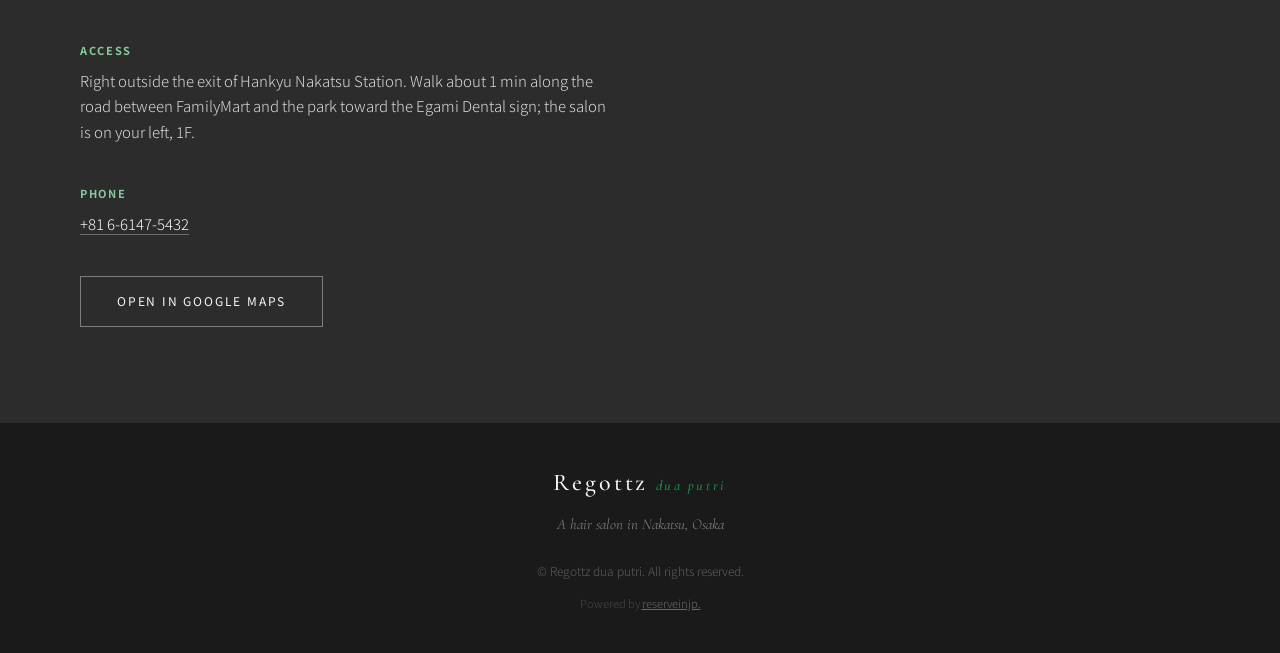
==== commit ec2401cf: "Booking: rebuild as trilingual with live WhatsApp preview + language switch Also: fix hours-line wra" ====
--- a/en/index.html
+++ b/en/index.html
@@ -80,7 +80,7 @@
         <header class="section-header">
           <p class="section-label">Cut</p>
           <h2>Cut</h2>
-          <p class="section-sub">Shampoo &amp; blow-dry included. Last reception 18:30 (Fri 19:30 / weekends &amp; holidays 18:00)</p>
+          <p class="section-sub">Shampoo &amp; blow-dry included. Last reception 18:30<br>(Fri 19:30 / weekends &amp; holidays 18:00)</p>
         </header>
         <div class="menu-list">
           <a class="menu-row" href="../booking.html?service=Ladies%20Cut">
@@ -205,7 +205,7 @@
       <div class="container">
         <header class="section-header">
           <p class="section-label">Gallery</p>
-          <h2>Our Space &amp; Work</h2>
+          <h2>Our Space</h2>
         </header>
         <div class="env-carousel" id="envCarousel">
           <div class="env-carousel-track" id="envTrack">
@@ -255,7 +255,7 @@
         <div class="visit-map">
           <iframe
             title="Regottz dua putri map"
-            src="https://www.google.com/maps?q=%E5%A4%A7%E9%98%AA%E5%BA%9C%E5%A4%A7%E9%98%AA%E5%B8%82%E5%8C%97%E5%8C%BA%E4%B8%AD%E6%B4%A53-4-35&output=embed"
+            src="https://www.google.com/maps?q=Regottz+dua+putri&output=embed"
             width="100%"
             height="100%"
             style="border:0;"
--- a/styles.css
+++ b/styles.css
@@ -447,7 +447,7 @@
   color: var(--charcoal-light);
   font-style: italic;
   font-family: var(--font-display);
-  font-size: 1.125rem;
+  font-size: 0.95rem;
 }
 
 /* ---- Intro ---- */
